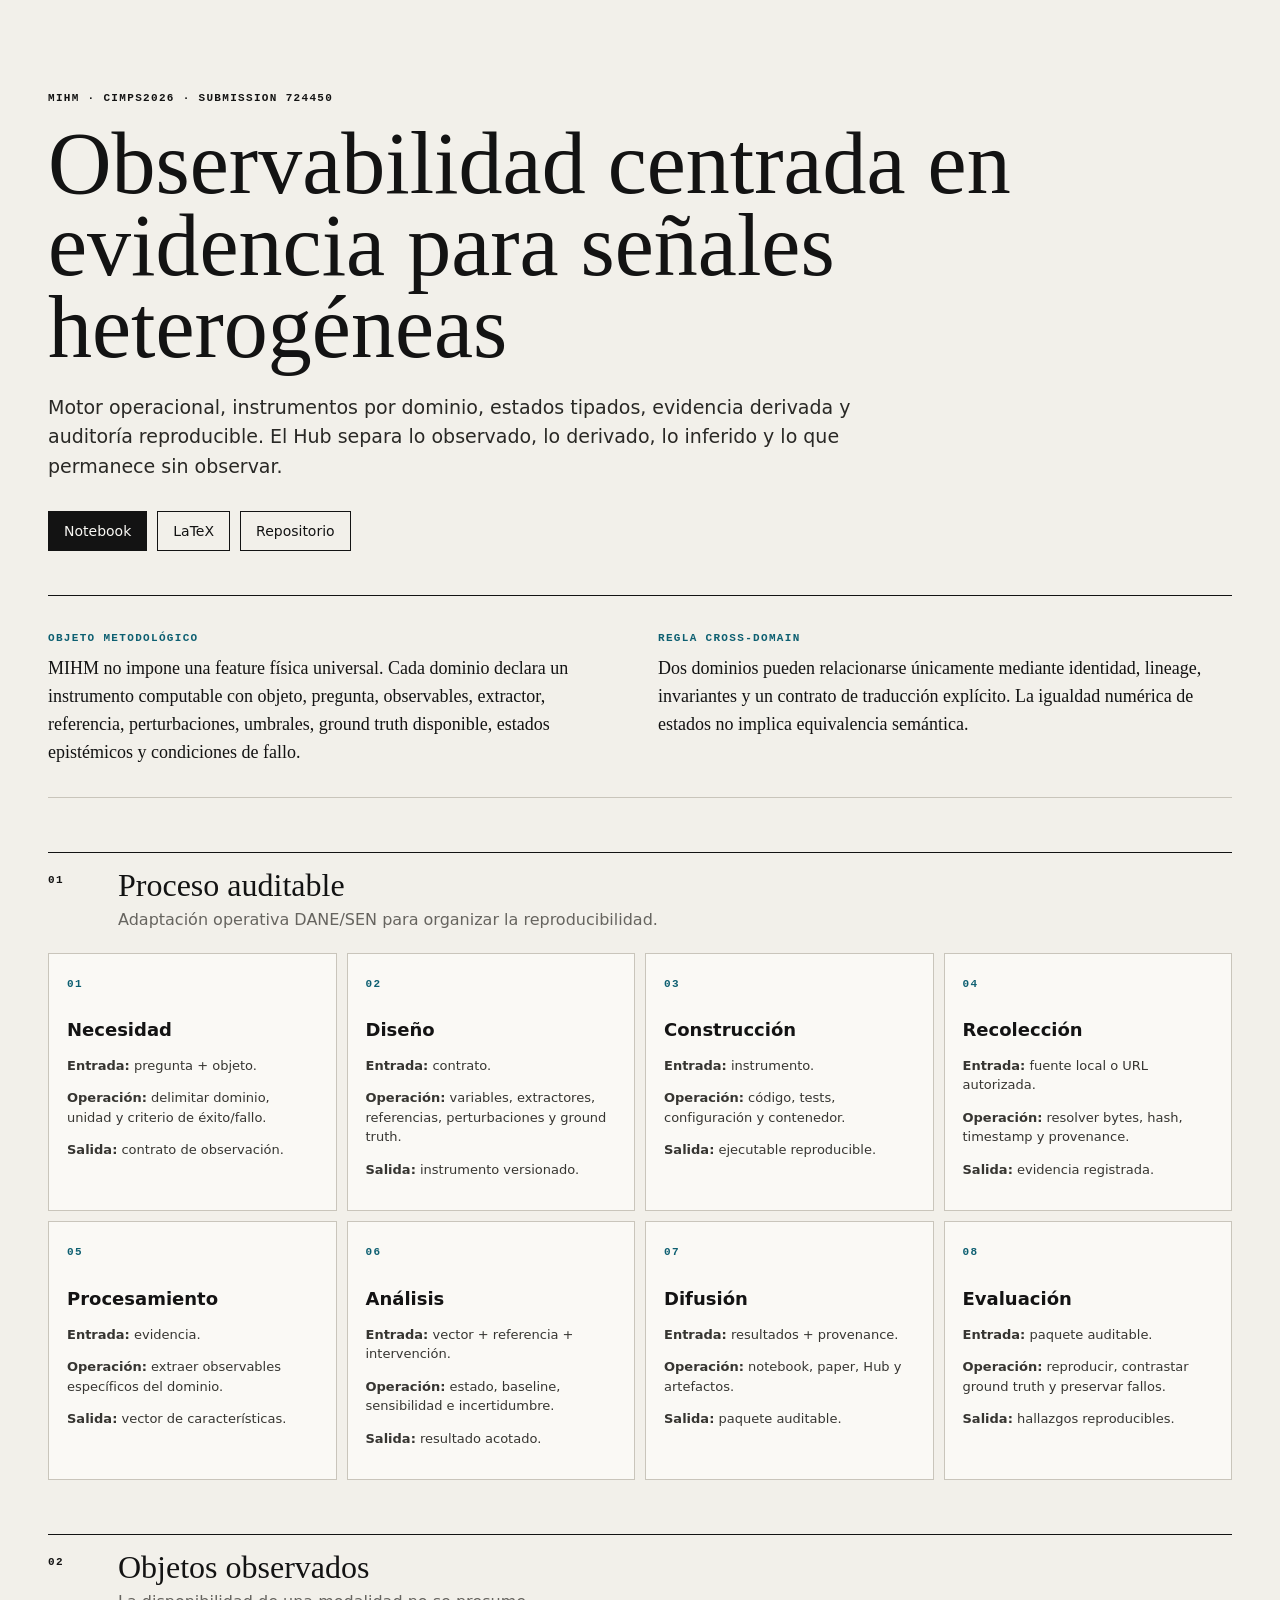
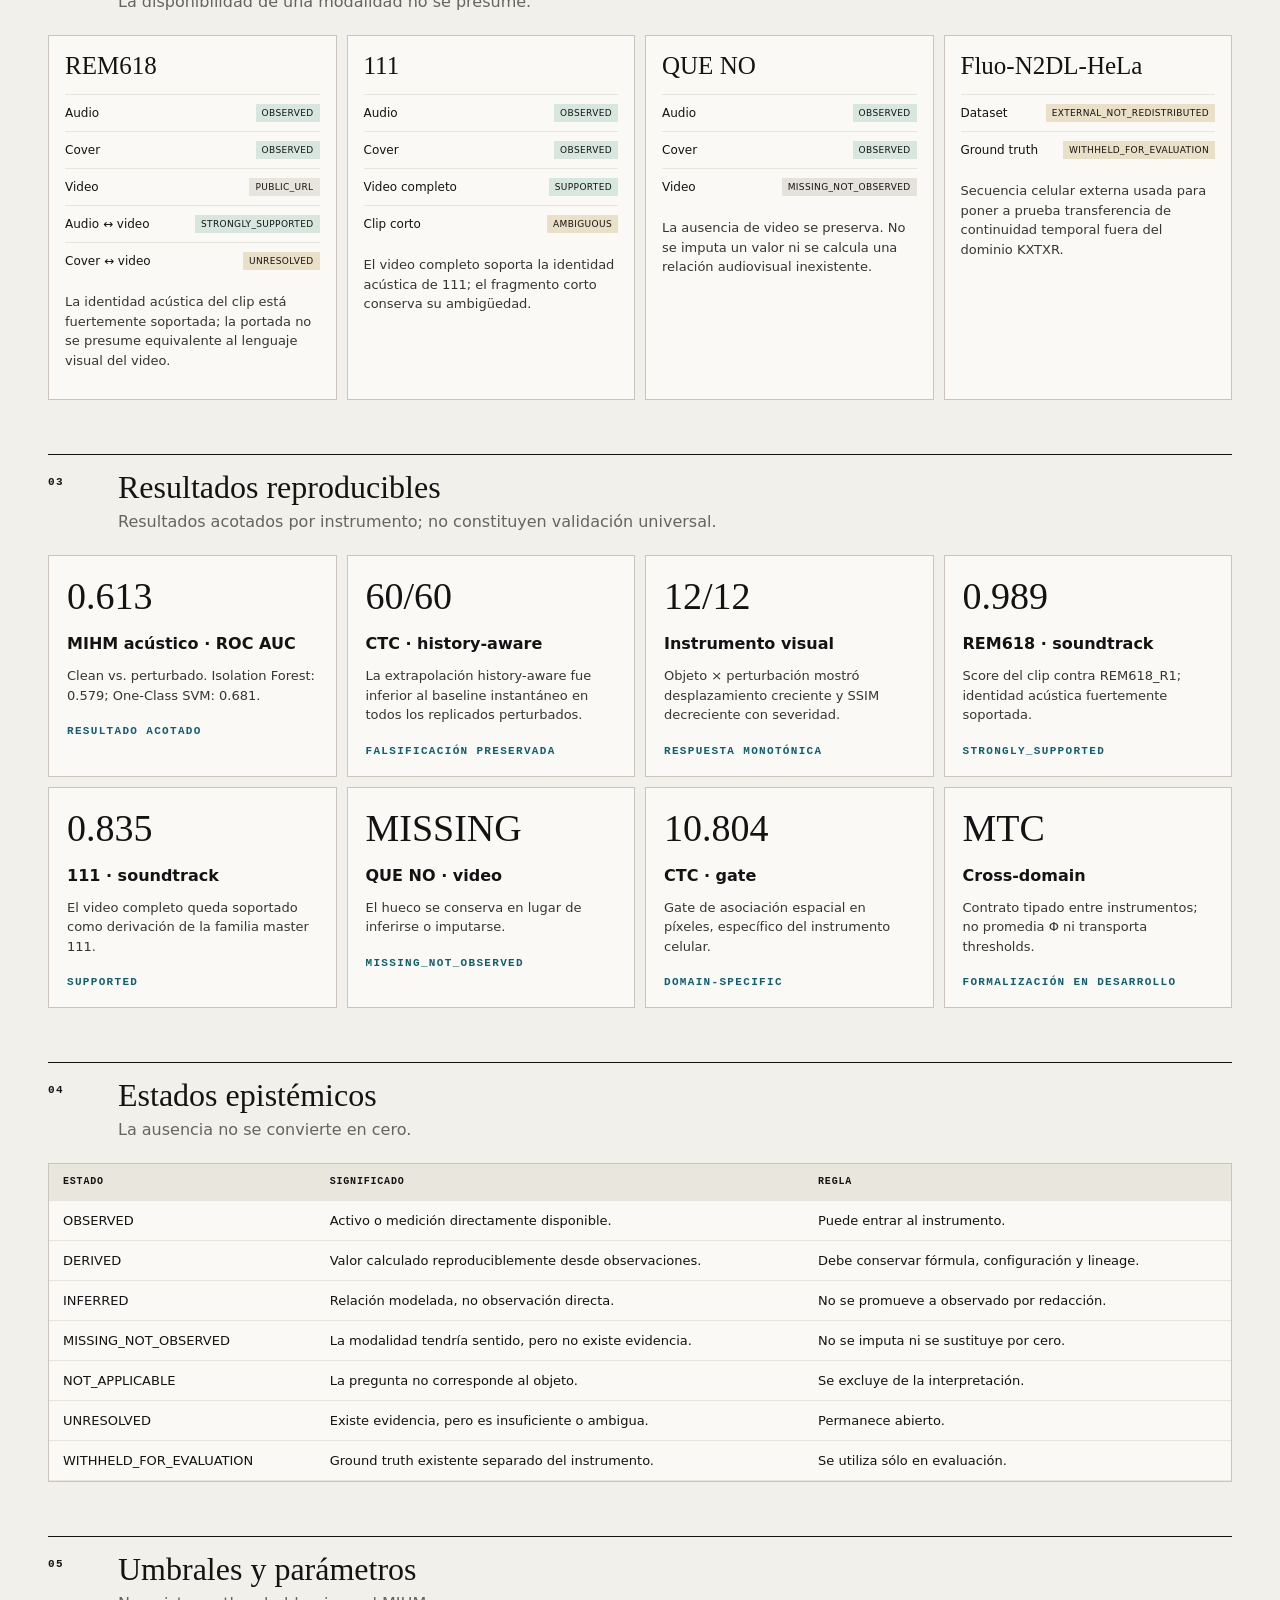
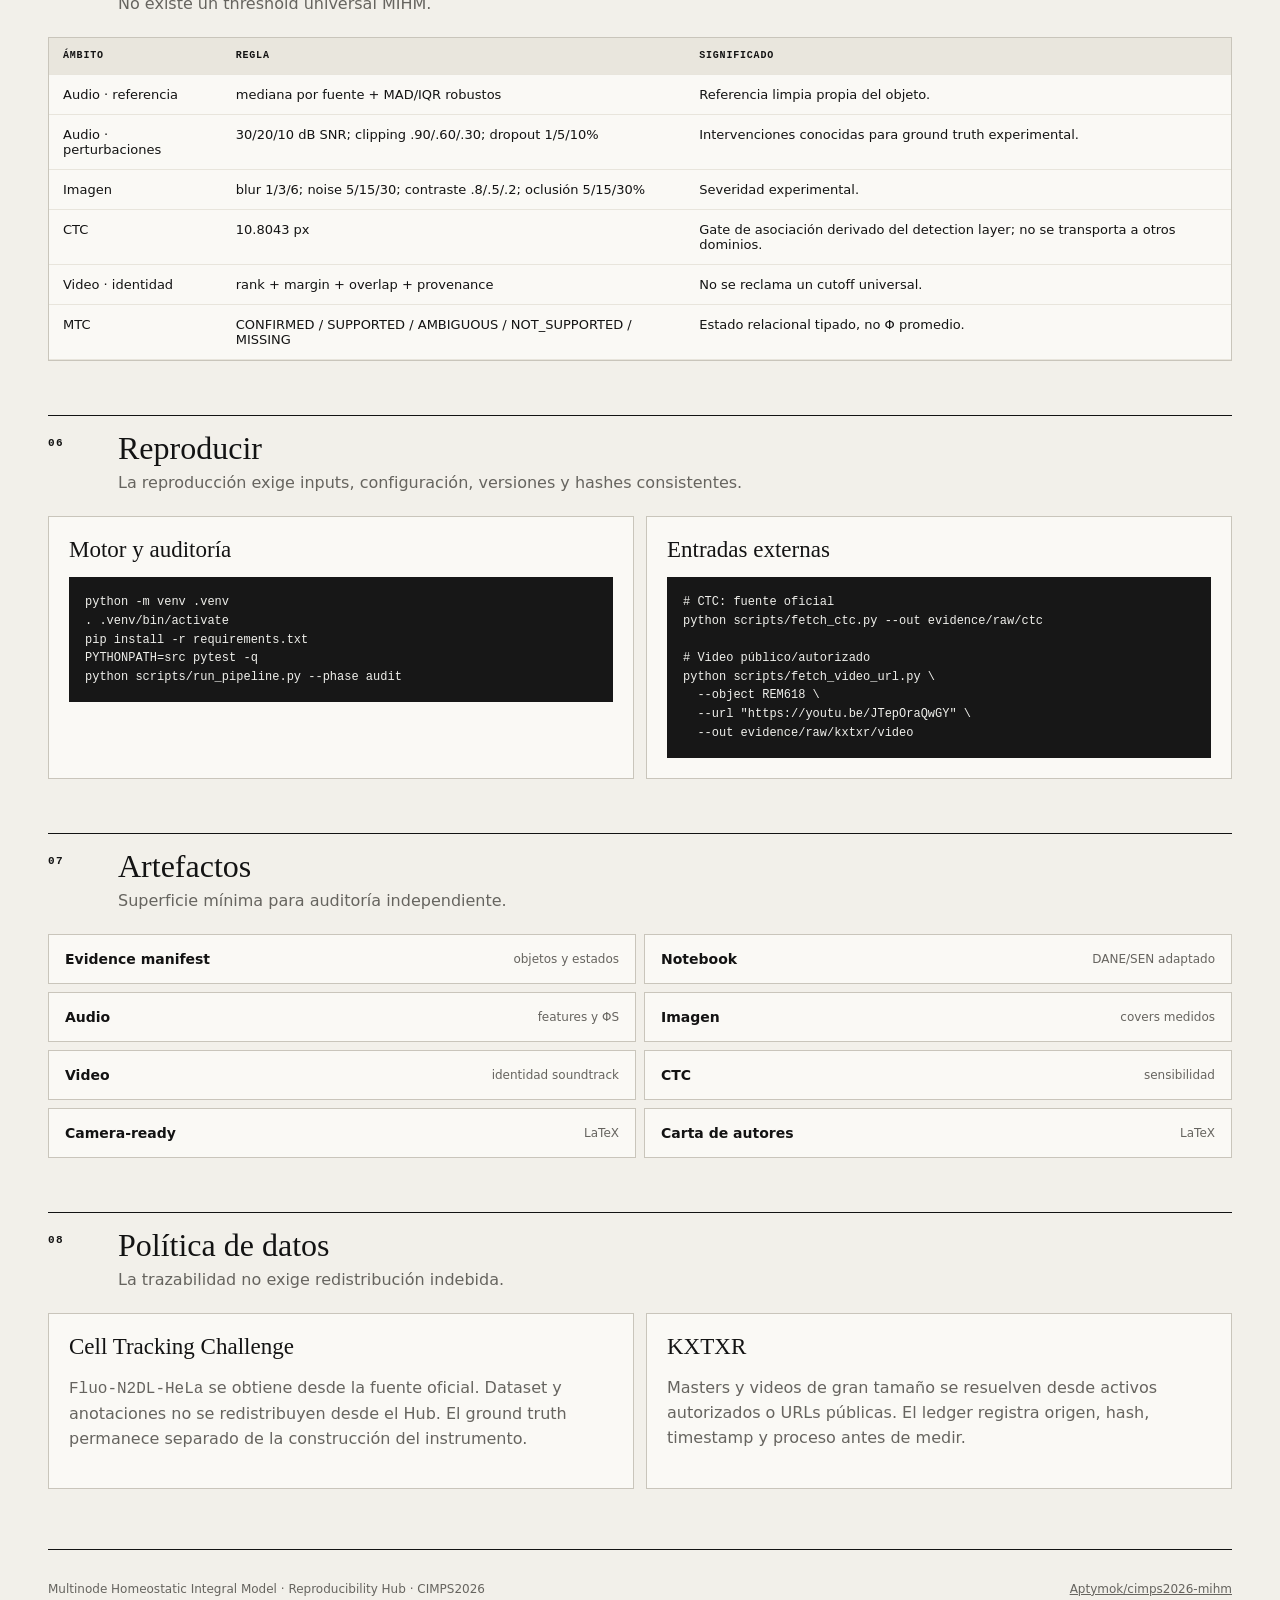
==== hub/index.html @ 47cf08bf "Add operational MIHM reproducibility Hub" ====
<!doctype html><html lang="es"><head><meta charset="utf-8"><meta name="viewport" content="width=device-width,initial-scale=1"><title>MIHM · CIMPS2026 Reproducibility Hub</title><meta name="description" content="Hub reproducible del Multinode Homeostatic Integral Model (MIHM): instrumentos, evidencia, notebook, resultados, trazabilidad y código ejecutable para CIMPS2026."><link rel="stylesheet" href="style.css"></head><body><main><header class="hero"><div class="eyebrow">MIHM · CIMPS2026 · SUBMISSION 724450</div><h1>Observabilidad centrada en evidencia para señales heterogéneas</h1><p class="lede">Motor operacional, instrumentos por dominio, estados tipados, evidencia derivada y auditoría reproducible. El Hub separa lo observado, lo derivado, lo inferido y lo que permanece sin observar.</p><div class="hero-actions"><a class="button primary" href="../notebooks/MIHM_CIMPS2026_AUDIT.ipynb">Notebook</a><a class="button" href="../paper/submission/Cameraready_724450_MarinLiera.tex">LaTeX</a><a class="button" href="https://github.com/Aptymok/cimps2026-mihm">Repositorio</a></div></header><section class="statement"><div><span class="label">Objeto metodológico</span><p>MIHM no impone una feature física universal. Cada dominio declara un instrumento computable con objeto, pregunta, observables, extractor, referencia, perturbaciones, umbrales, ground truth disponible, estados epistémicos y condiciones de fallo.</p></div><div><span class="label">Regla cross-domain</span><p>Dos dominios pueden relacionarse únicamente mediante identidad, lineage, invariantes y un contrato de traducción explícito. La igualdad numérica de estados no implica equivalencia semántica.</p></div></section><section><div class="section-head"><span class="index">01</span><div><h2>Proceso auditable</h2><p>Adaptación operativa DANE/SEN para organizar la reproducibilidad.</p></div></div><div class="phase-grid"><article class="phase"><span class="phase-no">01</span><h3>Necesidad</h3><p><b>Entrada:</b> pregunta + objeto.</p><p><b>Operación:</b> delimitar dominio, unidad y criterio de éxito/fallo.</p><p><b>Salida:</b> contrato de observación.</p></article><article class="phase"><span class="phase-no">02</span><h3>Diseño</h3><p><b>Entrada:</b> contrato.</p><p><b>Operación:</b> variables, extractores, referencias, perturbaciones y ground truth.</p><p><b>Salida:</b> instrumento versionado.</p></article><article class="phase"><span class="phase-no">03</span><h3>Construcción</h3><p><b>Entrada:</b> instrumento.</p><p><b>Operación:</b> código, tests, configuración y contenedor.</p><p><b>Salida:</b> ejecutable reproducible.</p></article><article class="phase"><span class="phase-no">04</span><h3>Recolección</h3><p><b>Entrada:</b> fuente local o URL autorizada.</p><p><b>Operación:</b> resolver bytes, hash, timestamp y provenance.</p><p><b>Salida:</b> evidencia registrada.</p></article><article class="phase"><span class="phase-no">05</span><h3>Procesamiento</h3><p><b>Entrada:</b> evidencia.</p><p><b>Operación:</b> extraer observables específicos del dominio.</p><p><b>Salida:</b> vector de características.</p></article><article class="phase"><span class="phase-no">06</span><h3>Análisis</h3><p><b>Entrada:</b> vector + referencia + intervención.</p><p><b>Operación:</b> estado, baseline, sensibilidad e incertidumbre.</p><p><b>Salida:</b> resultado acotado.</p></article><article class="phase"><span class="phase-no">07</span><h3>Difusión</h3><p><b>Entrada:</b> resultados + provenance.</p><p><b>Operación:</b> notebook, paper, Hub y artefactos.</p><p><b>Salida:</b> paquete auditable.</p></article><article class="phase"><span class="phase-no">08</span><h3>Evaluación</h3><p><b>Entrada:</b> paquete auditable.</p><p><b>Operación:</b> reproducir, contrastar ground truth y preservar fallos.</p><p><b>Salida:</b> hallazgos reproducibles.</p></article></div></section><section><div class="section-head"><span class="index">02</span><div><h2>Objetos observados</h2><p>La disponibilidad de una modalidad no se presume.</p></div></div><div class="object-grid"><article class="object-card"><div class="object-body"><h3>REM618</h3><div class="modality"><span>Audio</span><span class="badge observed">OBSERVED</span></div><div class="modality"><span>Cover</span><span class="badge observed">OBSERVED</span></div><div class="modality"><span>Video</span><span class="badge">PUBLIC_URL</span></div><div class="modality"><span>Audio ↔ video</span><span class="badge strongly-supported">STRONGLY_SUPPORTED</span></div><div class="modality"><span>Cover ↔ video</span><span class="badge unresolved">UNRESOLVED</span></div><p>La identidad acústica del clip está fuertemente soportada; la portada no se presume equivalente al lenguaje visual del video.</p></div></article><article class="object-card"><div class="object-body"><h3>111</h3><div class="modality"><span>Audio</span><span class="badge observed">OBSERVED</span></div><div class="modality"><span>Cover</span><span class="badge observed">OBSERVED</span></div><div class="modality"><span>Video completo</span><span class="badge supported">SUPPORTED</span></div><div class="modality"><span>Clip corto</span><span class="badge ambiguous-short-excerpt">AMBIGUOUS</span></div><p>El video completo soporta la identidad acústica de 111; el fragmento corto conserva su ambigüedad.</p></div></article><article class="object-card"><div class="object-body"><h3>QUE NO</h3><div class="modality"><span>Audio</span><span class="badge observed">OBSERVED</span></div><div class="modality"><span>Cover</span><span class="badge observed">OBSERVED</span></div><div class="modality"><span>Video</span><span class="badge missing-not-observed">MISSING_NOT_OBSERVED</span></div><p>La ausencia de video se preserva. No se imputa un valor ni se calcula una relación audiovisual inexistente.</p></div></article><article class="object-card"><div class="object-body"><h3>Fluo-N2DL-HeLa</h3><div class="modality"><span>Dataset</span><span class="badge external-not-redistributed">EXTERNAL_NOT_REDISTRIBUTED</span></div><div class="modality"><span>Ground truth</span><span class="badge withheld-for-evaluation">WITHHELD_FOR_EVALUATION</span></div><p>Secuencia celular externa usada para poner a prueba transferencia de continuidad temporal fuera del dominio KXTXR.</p></div></article></div></section><section><div class="section-head"><span class="index">03</span><div><h2>Resultados reproducibles</h2><p>Resultados acotados por instrumento; no constituyen validación universal.</p></div></div><div class="result-grid"><article class="result-card"><span class="result-value">0.613</span><h3>MIHM acústico · ROC AUC</h3><p>Clean vs. perturbado. Isolation Forest: 0.579; One-Class SVM: 0.681.</p><span class="result-status">RESULTADO ACOTADO</span></article><article class="result-card"><span class="result-value">60/60</span><h3>CTC · history-aware</h3><p>La extrapolación history-aware fue inferior al baseline instantáneo en todos los replicados perturbados.</p><span class="result-status">FALSIFICACIÓN PRESERVADA</span></article><article class="result-card"><span class="result-value">12/12</span><h3>Instrumento visual</h3><p>Objeto × perturbación mostró desplazamiento creciente y SSIM decreciente con severidad.</p><span class="result-status">RESPUESTA MONOTÓNICA</span></article><article class="result-card"><span class="result-value">0.989</span><h3>REM618 · soundtrack</h3><p>Score del clip contra REM618_R1; identidad acústica fuertemente soportada.</p><span class="result-status">STRONGLY_SUPPORTED</span></article><article class="result-card"><span class="result-value">0.835</span><h3>111 · soundtrack</h3><p>El video completo queda soportado como derivación de la familia master 111.</p><span class="result-status">SUPPORTED</span></article><article class="result-card"><span class="result-value">MISSING</span><h3>QUE NO · video</h3><p>El hueco se conserva en lugar de inferirse o imputarse.</p><span class="result-status">MISSING_NOT_OBSERVED</span></article><article class="result-card"><span class="result-value">10.804</span><h3>CTC · gate</h3><p>Gate de asociación espacial en píxeles, específico del instrumento celular.</p><span class="result-status">DOMAIN-SPECIFIC</span></article><article class="result-card"><span class="result-value">MTC</span><h3>Cross-domain</h3><p>Contrato tipado entre instrumentos; no promedia Φ ni transporta thresholds.</p><span class="result-status">FORMALIZACIÓN EN DESARROLLO</span></article></div></section><section><div class="section-head"><span class="index">04</span><div><h2>Estados epistémicos</h2><p>La ausencia no se convierte en cero.</p></div></div><div class="table-wrap"><table><thead><tr><th>Estado</th><th>Significado</th><th>Regla</th></tr></thead><tbody><tr><td>OBSERVED</td><td>Activo o medición directamente disponible.</td><td>Puede entrar al instrumento.</td></tr><tr><td>DERIVED</td><td>Valor calculado reproduciblemente desde observaciones.</td><td>Debe conservar fórmula, configuración y lineage.</td></tr><tr><td>INFERRED</td><td>Relación modelada, no observación directa.</td><td>No se promueve a observado por redacción.</td></tr><tr><td>MISSING_NOT_OBSERVED</td><td>La modalidad tendría sentido, pero no existe evidencia.</td><td>No se imputa ni se sustituye por cero.</td></tr><tr><td>NOT_APPLICABLE</td><td>La pregunta no corresponde al objeto.</td><td>Se excluye de la interpretación.</td></tr><tr><td>UNRESOLVED</td><td>Existe evidencia, pero es insuficiente o ambigua.</td><td>Permanece abierto.</td></tr><tr><td>WITHHELD_FOR_EVALUATION</td><td>Ground truth existente separado del instrumento.</td><td>Se utiliza sólo en evaluación.</td></tr></tbody></table></div></section><section><div class="section-head"><span class="index">05</span><div><h2>Umbrales y parámetros</h2><p>No existe un threshold universal MIHM.</p></div></div><div class="table-wrap"><table><thead><tr><th>Ámbito</th><th>Regla</th><th>Significado</th></tr></thead><tbody><tr><td>Audio · referencia</td><td>mediana por fuente + MAD/IQR robustos</td><td>Referencia limpia propia del objeto.</td></tr><tr><td>Audio · perturbaciones</td><td>30/20/10 dB SNR; clipping .90/.60/.30; dropout 1/5/10%</td><td>Intervenciones conocidas para ground truth experimental.</td></tr><tr><td>Imagen</td><td>blur 1/3/6; noise 5/15/30; contraste .8/.5/.2; oclusión 5/15/30%</td><td>Severidad experimental.</td></tr><tr><td>CTC</td><td>10.8043 px</td><td>Gate de asociación derivado del detection layer; no se transporta a otros dominios.</td></tr><tr><td>Video · identidad</td><td>rank + margin + overlap + provenance</td><td>No se reclama un cutoff universal.</td></tr><tr><td>MTC</td><td>CONFIRMED / SUPPORTED / AMBIGUOUS / NOT_SUPPORTED / MISSING</td><td>Estado relacional tipado, no Φ promedio.</td></tr></tbody></table></div></section><section><div class="section-head"><span class="index">06</span><div><h2>Reproducir</h2><p>La reproducción exige inputs, configuración, versiones y hashes consistentes.</p></div></div><div class="split"><article class="panel"><h3>Motor y auditoría</h3><pre><code>python -m venv .venv
. .venv/bin/activate
pip install -r requirements.txt
PYTHONPATH=src pytest -q
python scripts/run_pipeline.py --phase audit</code></pre></article><article class="panel"><h3>Entradas externas</h3><pre><code># CTC: fuente oficial
python scripts/fetch_ctc.py --out evidence/raw/ctc

# Video público/autorizado
python scripts/fetch_video_url.py \
  --object REM618 \
  --url "https://youtu.be/JTepOraQwGY" \
  --out evidence/raw/kxtxr/video</code></pre></article></div></section><section><div class="section-head"><span class="index">07</span><div><h2>Artefactos</h2><p>Superficie mínima para auditoría independiente.</p></div></div><div class="download-grid"><a class="download" href="../evidence/manifest.json"><b>Evidence manifest</b><span>objetos y estados</span></a><a class="download" href="../notebooks/MIHM_CIMPS2026_AUDIT.ipynb"><b>Notebook</b><span>DANE/SEN adaptado</span></a><a class="download" href="../evidence/derived/audio/audio_clean_summary.csv"><b>Audio</b><span>features y ΦS</span></a><a class="download" href="../evidence/derived/image/image_clean_newcovers.csv"><b>Imagen</b><span>covers medidos</span></a><a class="download" href="../evidence/derived/video/video_identity_summary_corrected.csv"><b>Video</b><span>identidad soundtrack</span></a><a class="download" href="../evidence/derived/ctc/ctc_perturbation_sensitivity.csv"><b>CTC</b><span>sensibilidad</span></a><a class="download" href="../paper/submission/Cameraready_724450_MarinLiera.tex"><b>Camera-ready</b><span>LaTeX</span></a><a class="download" href="../paper/submission/Authors_Letter_724450_MarinLiera.tex"><b>Carta de autores</b><span>LaTeX</span></a></div></section><section><div class="section-head"><span class="index">08</span><div><h2>Política de datos</h2><p>La trazabilidad no exige redistribución indebida.</p></div></div><div class="policy-grid"><article class="panel"><h3>Cell Tracking Challenge</h3><p><code>Fluo-N2DL-HeLa</code> se obtiene desde la fuente oficial. Dataset y anotaciones no se redistribuyen desde el Hub. El ground truth permanece separado de la construcción del instrumento.</p></article><article class="panel"><h3>KXTXR</h3><p>Masters y videos de gran tamaño se resuelven desde activos autorizados o URLs públicas. El ledger registra origen, hash, timestamp y proceso antes de medir.</p></article></div></section><footer><p>Multinode Homeostatic Integral Model · Reproducibility Hub · CIMPS2026</p><p><a href="https://github.com/Aptymok/cimps2026-mihm">Aptymok/cimps2026-mihm</a></p></footer></main></body></html>
---- hub/style.css ----
:root{--bg:#f2f0ea;--paper:#faf9f5;--ink:#131313;--muted:#66645f;--line:#c9c5bb;--accent:#0d5f71;font-family:Inter,ui-sans-serif,system-ui,-apple-system,BlinkMacSystemFont,"Segoe UI",sans-serif;color:var(--ink);background:var(--bg)}*{box-sizing:border-box}html{scroll-behavior:smooth}body{margin:0;background:var(--bg);color:var(--ink)}a{color:inherit}main{max-width:1240px;margin:0 auto;padding:40px 28px 72px}.hero{padding:52px 0 44px;border-bottom:1px solid var(--ink)}.eyebrow,.label,.index,.phase-no,.result-status{font:600 11px/1.2 ui-monospace,SFMono-Regular,Menlo,monospace;letter-spacing:.12em;text-transform:uppercase}.hero h1{font-family:Georgia,"Times New Roman",serif;font-weight:400;font-size:clamp(44px,7vw,88px);line-height:.93;max-width:1050px;margin:18px 0 24px}.lede{max-width:840px;font-size:19px;line-height:1.55;color:#292825}.hero-actions{display:flex;flex-wrap:wrap;gap:10px;margin-top:30px}.button{display:inline-block;text-decoration:none;border:1px solid var(--ink);padding:11px 15px;background:transparent;font-size:14px}.button.primary{background:var(--ink);color:var(--paper)}.statement{display:grid;grid-template-columns:1fr 1fr;gap:36px;padding:30px 0;border-bottom:1px solid var(--line)}.statement p{font-family:Georgia,"Times New Roman",serif;font-size:18px;line-height:1.55;margin:10px 0 0}.label{color:var(--accent)}section{padding:54px 0 0}.section-head{display:grid;grid-template-columns:52px 1fr;gap:18px;border-top:1px solid var(--ink);padding-top:14px;margin-bottom:24px}.section-head h2{font-family:Georgia,"Times New Roman",serif;font-size:32px;font-weight:400;margin:0 0 6px}.section-head p{color:var(--muted);margin:0;max-width:760px}.index{padding-top:7px}.phase-grid,.object-grid,.result-grid{display:grid;grid-template-columns:repeat(4,1fr);gap:10px}.phase,.panel,.result-card,.object-card,.download{background:var(--paper);border:1px solid var(--line)}.phase{padding:18px;min-height:230px}.phase-no{color:var(--accent)}.phase h3{margin:28px 0 16px;font-size:18px}.phase p,.object-body p,.result-card p{font-size:13px;line-height:1.5;color:#363531}.object-body{padding:16px}.object-body h3{font-family:Georgia,serif;font-size:25px;font-weight:400;margin:0 0 14px}.modality{display:flex;justify-content:space-between;gap:10px;align-items:center;border-top:1px solid #e8e5dc;padding:9px 0;font-size:12px}.badge{display:inline-block;padding:4px 6px;background:#e8e5dc;font-size:9px;letter-spacing:.04em}.badge.observed,.badge.supported,.badge.strongly-supported,.badge.derived{background:#d7e6df}.badge.missing-not-observed,.badge.not-applicable{background:#e5e2dc}.badge.unresolved,.badge.ambiguous-short-excerpt,.badge.external-not-redistributed,.badge.withheld-for-evaluation{background:#eadfc7}.result-card{padding:18px;min-height:215px}.result-value{font-family:Georgia,serif;font-size:38px}.result-card h3{margin:16px 0 8px;font-size:16px}.result-status{display:block;margin-top:20px;color:var(--accent)}.table-wrap{overflow:auto;border:1px solid var(--line);background:var(--paper)}table{border-collapse:collapse;width:100%;font-size:13px}th,td{text-align:left;vertical-align:top;padding:12px 14px;border-bottom:1px solid #e8e5dc}th{font:600 10px/1.2 ui-monospace,monospace;letter-spacing:.08em;text-transform:uppercase;background:#e9e6dd}.split,.policy-grid{display:grid;grid-template-columns:1fr 1fr;gap:12px}.panel{padding:20px}.panel h3{font-family:Georgia,serif;font-weight:400;font-size:23px;margin:0 0 14px}.panel p{line-height:1.55;color:var(--muted)}pre{margin:0;overflow:auto;background:#171717;color:#efefeb;padding:16px;font-size:12px;line-height:1.55}.download-grid{display:grid;grid-template-columns:repeat(2,1fr);gap:8px}.download{text-decoration:none;padding:16px;display:flex;justify-content:space-between;gap:20px;align-items:center}.download:hover{border-color:var(--ink)}.download b{font-size:14px}.download span{font-size:12px;color:var(--muted);text-align:right}footer{border-top:1px solid var(--ink);margin-top:60px;padding-top:20px;display:flex;justify-content:space-between;font-size:12px;color:var(--muted)}code{font-family:ui-monospace,SFMono-Regular,Menlo,monospace}@media(max-width:960px){.phase-grid,.object-grid,.result-grid{grid-template-columns:repeat(2,1fr)}.statement{grid-template-columns:1fr}}@media(max-width:640px){main{padding:24px 16px 48px}.hero{padding-top:28px}.phase-grid,.object-grid,.result-grid,.split,.policy-grid,.download-grid{grid-template-columns:1fr}.section-head{grid-template-columns:36px 1fr}.download{align-items:flex-start;flex-direction:column}.download span{text-align:left}footer{display:block}}
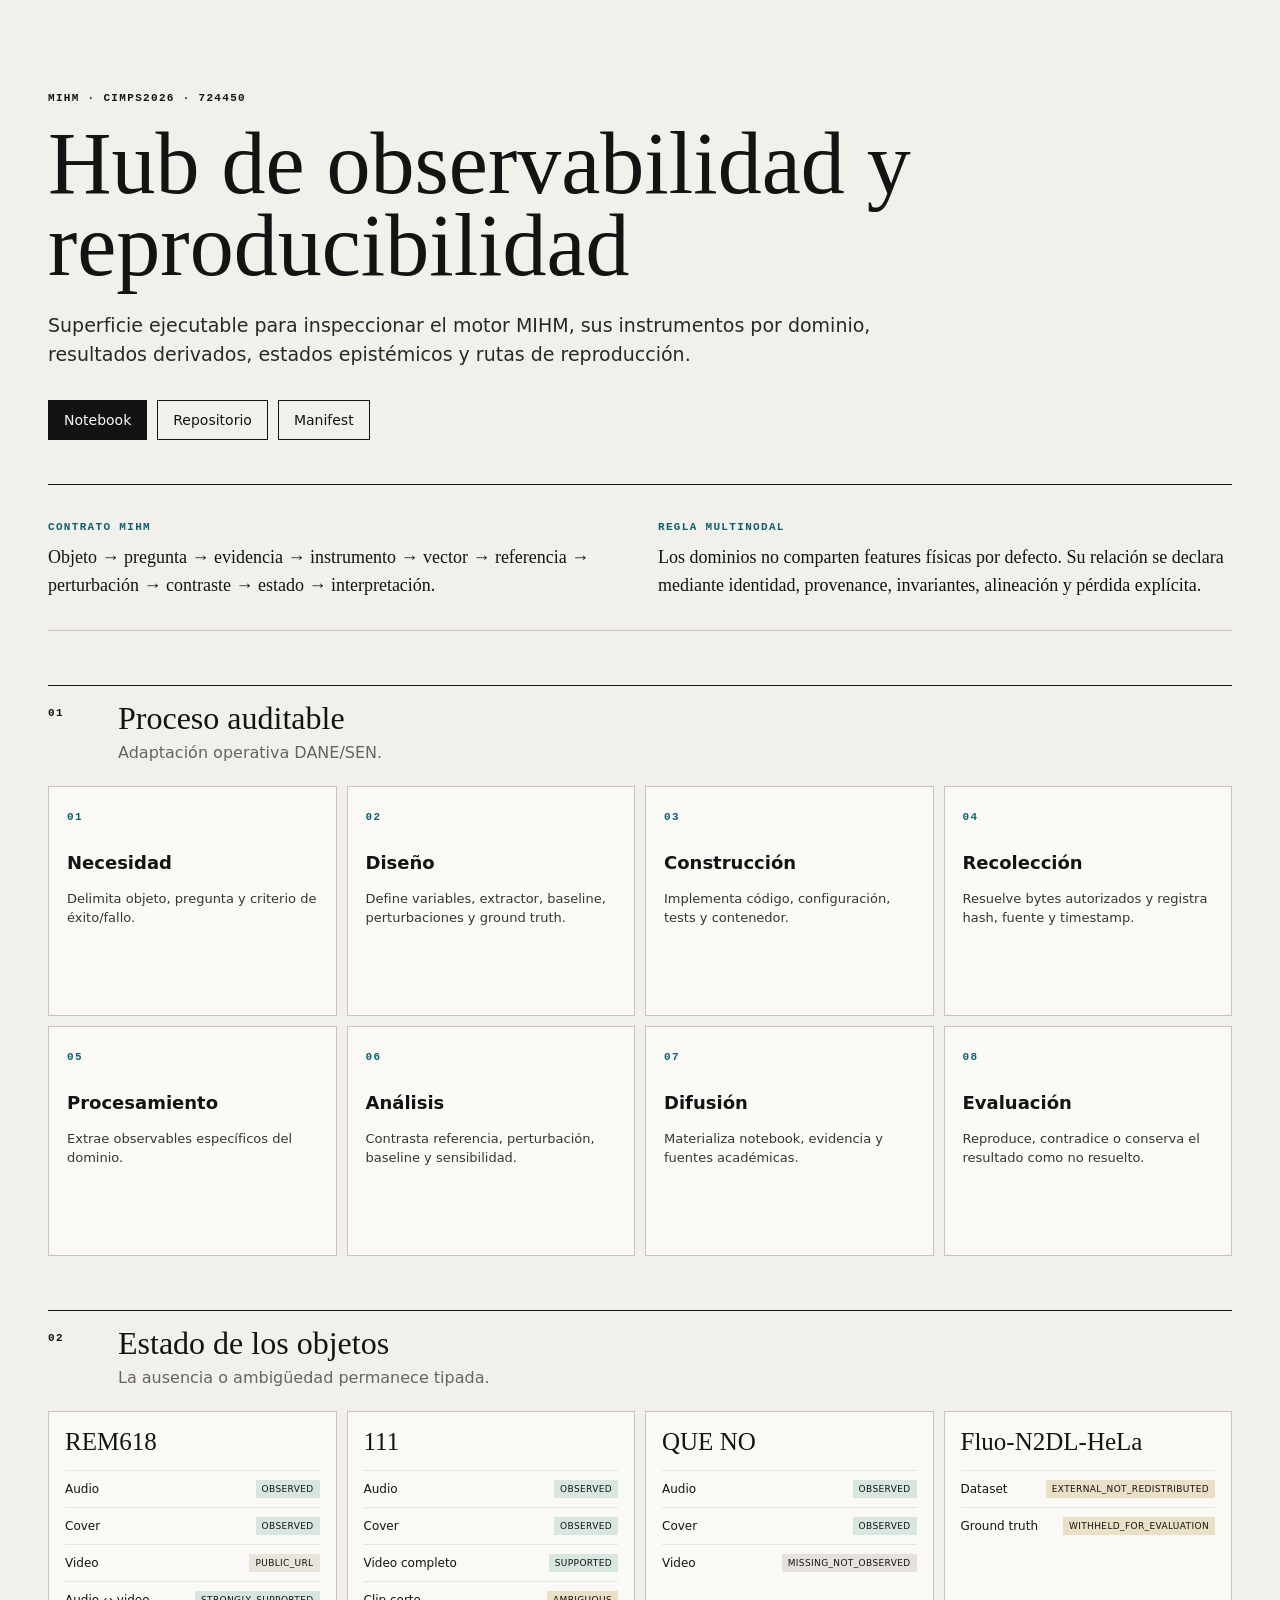
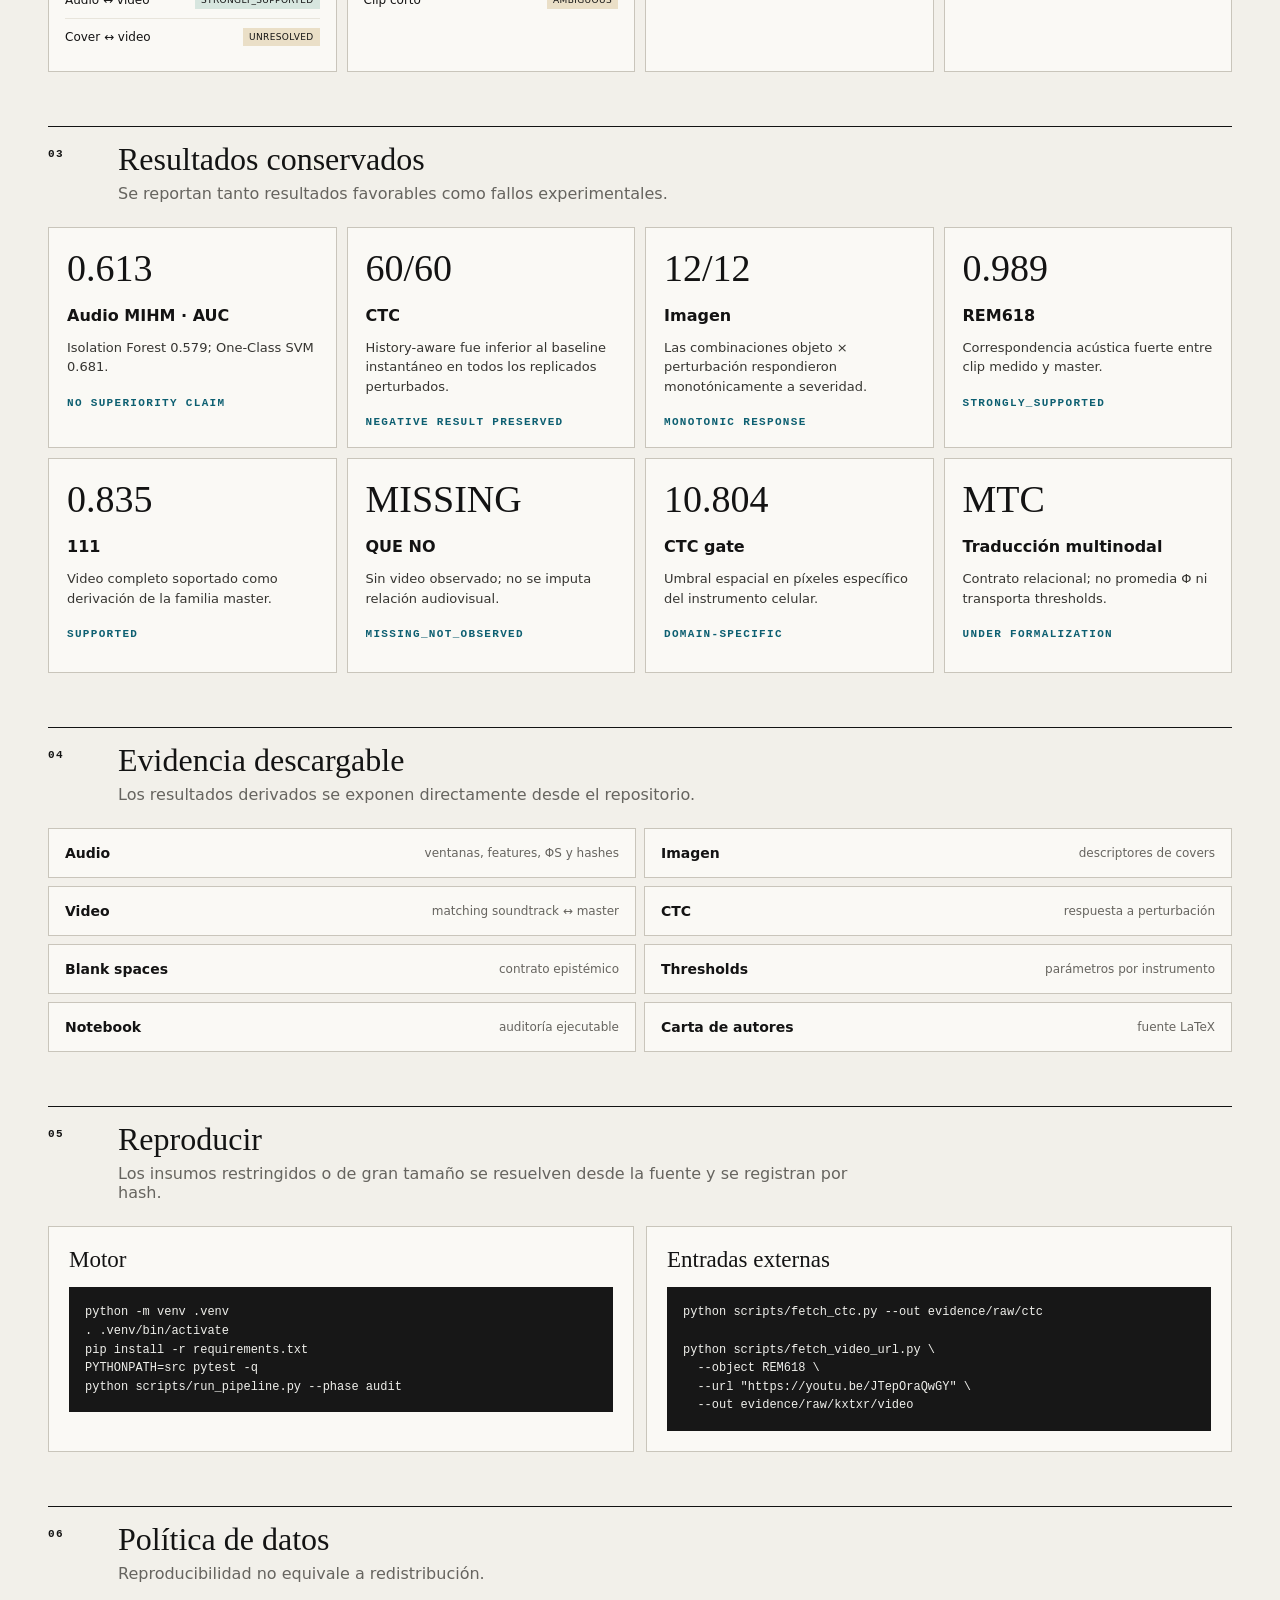
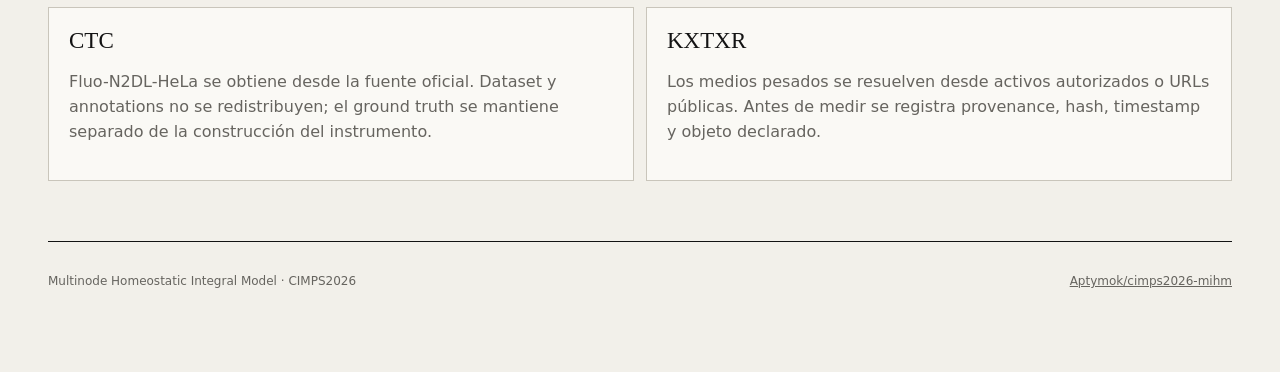
==== commit 156df33c: "Align canonical Hub index with audited home surface" ====
--- a/hub/index.html
+++ b/hub/index.html
@@ -1,12 +1,10 @@
-<!doctype html><html lang="es"><head><meta charset="utf-8"><meta name="viewport" content="width=device-width,initial-scale=1"><title>MIHM · CIMPS2026 Reproducibility Hub</title><meta name="description" content="Hub reproducible del Multinode Homeostatic Integral Model (MIHM): instrumentos, evidencia, notebook, resultados, trazabilidad y código ejecutable para CIMPS2026."><link rel="stylesheet" href="style.css"></head><body><main><header class="hero"><div class="eyebrow">MIHM · CIMPS2026 · SUBMISSION 724450</div><h1>Observabilidad centrada en evidencia para señales heterogéneas</h1><p class="lede">Motor operacional, instrumentos por dominio, estados tipados, evidencia derivada y auditoría reproducible. El Hub separa lo observado, lo derivado, lo inferido y lo que permanece sin observar.</p><div class="hero-actions"><a class="button primary" href="../notebooks/MIHM_CIMPS2026_AUDIT.ipynb">Notebook</a><a class="button" href="../paper/submission/Cameraready_724450_MarinLiera.tex">LaTeX</a><a class="button" href="https://github.com/Aptymok/cimps2026-mihm">Repositorio</a></div></header><section class="statement"><div><span class="label">Objeto metodológico</span><p>MIHM no impone una feature física universal. Cada dominio declara un instrumento computable con objeto, pregunta, observables, extractor, referencia, perturbaciones, umbrales, ground truth disponible, estados epistémicos y condiciones de fallo.</p></div><div><span class="label">Regla cross-domain</span><p>Dos dominios pueden relacionarse únicamente mediante identidad, lineage, invariantes y un contrato de traducción explícito. La igualdad numérica de estados no implica equivalencia semántica.</p></div></section><section><div class="section-head"><span class="index">01</span><div><h2>Proceso auditable</h2><p>Adaptación operativa DANE/SEN para organizar la reproducibilidad.</p></div></div><div class="phase-grid"><article class="phase"><span class="phase-no">01</span><h3>Necesidad</h3><p><b>Entrada:</b> pregunta + objeto.</p><p><b>Operación:</b> delimitar dominio, unidad y criterio de éxito/fallo.</p><p><b>Salida:</b> contrato de observación.</p></article><article class="phase"><span class="phase-no">02</span><h3>Diseño</h3><p><b>Entrada:</b> contrato.</p><p><b>Operación:</b> variables, extractores, referencias, perturbaciones y ground truth.</p><p><b>Salida:</b> instrumento versionado.</p></article><article class="phase"><span class="phase-no">03</span><h3>Construcción</h3><p><b>Entrada:</b> instrumento.</p><p><b>Operación:</b> código, tests, configuración y contenedor.</p><p><b>Salida:</b> ejecutable reproducible.</p></article><article class="phase"><span class="phase-no">04</span><h3>Recolección</h3><p><b>Entrada:</b> fuente local o URL autorizada.</p><p><b>Operación:</b> resolver bytes, hash, timestamp y provenance.</p><p><b>Salida:</b> evidencia registrada.</p></article><article class="phase"><span class="phase-no">05</span><h3>Procesamiento</h3><p><b>Entrada:</b> evidencia.</p><p><b>Operación:</b> extraer observables específicos del dominio.</p><p><b>Salida:</b> vector de características.</p></article><article class="phase"><span class="phase-no">06</span><h3>Análisis</h3><p><b>Entrada:</b> vector + referencia + intervención.</p><p><b>Operación:</b> estado, baseline, sensibilidad e incertidumbre.</p><p><b>Salida:</b> resultado acotado.</p></article><article class="phase"><span class="phase-no">07</span><h3>Difusión</h3><p><b>Entrada:</b> resultados + provenance.</p><p><b>Operación:</b> notebook, paper, Hub y artefactos.</p><p><b>Salida:</b> paquete auditable.</p></article><article class="phase"><span class="phase-no">08</span><h3>Evaluación</h3><p><b>Entrada:</b> paquete auditable.</p><p><b>Operación:</b> reproducir, contrastar ground truth y preservar fallos.</p><p><b>Salida:</b> hallazgos reproducibles.</p></article></div></section><section><div class="section-head"><span class="index">02</span><div><h2>Objetos observados</h2><p>La disponibilidad de una modalidad no se presume.</p></div></div><div class="object-grid"><article class="object-card"><div class="object-body"><h3>REM618</h3><div class="modality"><span>Audio</span><span class="badge observed">OBSERVED</span></div><div class="modality"><span>Cover</span><span class="badge observed">OBSERVED</span></div><div class="modality"><span>Video</span><span class="badge">PUBLIC_URL</span></div><div class="modality"><span>Audio ↔ video</span><span class="badge strongly-supported">STRONGLY_SUPPORTED</span></div><div class="modality"><span>Cover ↔ video</span><span class="badge unresolved">UNRESOLVED</span></div><p>La identidad acústica del clip está fuertemente soportada; la portada no se presume equivalente al lenguaje visual del video.</p></div></article><article class="object-card"><div class="object-body"><h3>111</h3><div class="modality"><span>Audio</span><span class="badge observed">OBSERVED</span></div><div class="modality"><span>Cover</span><span class="badge observed">OBSERVED</span></div><div class="modality"><span>Video completo</span><span class="badge supported">SUPPORTED</span></div><div class="modality"><span>Clip corto</span><span class="badge ambiguous-short-excerpt">AMBIGUOUS</span></div><p>El video completo soporta la identidad acústica de 111; el fragmento corto conserva su ambigüedad.</p></div></article><article class="object-card"><div class="object-body"><h3>QUE NO</h3><div class="modality"><span>Audio</span><span class="badge observed">OBSERVED</span></div><div class="modality"><span>Cover</span><span class="badge observed">OBSERVED</span></div><div class="modality"><span>Video</span><span class="badge missing-not-observed">MISSING_NOT_OBSERVED</span></div><p>La ausencia de video se preserva. No se imputa un valor ni se calcula una relación audiovisual inexistente.</p></div></article><article class="object-card"><div class="object-body"><h3>Fluo-N2DL-HeLa</h3><div class="modality"><span>Dataset</span><span class="badge external-not-redistributed">EXTERNAL_NOT_REDISTRIBUTED</span></div><div class="modality"><span>Ground truth</span><span class="badge withheld-for-evaluation">WITHHELD_FOR_EVALUATION</span></div><p>Secuencia celular externa usada para poner a prueba transferencia de continuidad temporal fuera del dominio KXTXR.</p></div></article></div></section><section><div class="section-head"><span class="index">03</span><div><h2>Resultados reproducibles</h2><p>Resultados acotados por instrumento; no constituyen validación universal.</p></div></div><div class="result-grid"><article class="result-card"><span class="result-value">0.613</span><h3>MIHM acústico · ROC AUC</h3><p>Clean vs. perturbado. Isolation Forest: 0.579; One-Class SVM: 0.681.</p><span class="result-status">RESULTADO ACOTADO</span></article><article class="result-card"><span class="result-value">60/60</span><h3>CTC · history-aware</h3><p>La extrapolación history-aware fue inferior al baseline instantáneo en todos los replicados perturbados.</p><span class="result-status">FALSIFICACIÓN PRESERVADA</span></article><article class="result-card"><span class="result-value">12/12</span><h3>Instrumento visual</h3><p>Objeto × perturbación mostró desplazamiento creciente y SSIM decreciente con severidad.</p><span class="result-status">RESPUESTA MONOTÓNICA</span></article><article class="result-card"><span class="result-value">0.989</span><h3>REM618 · soundtrack</h3><p>Score del clip contra REM618_R1; identidad acústica fuertemente soportada.</p><span class="result-status">STRONGLY_SUPPORTED</span></article><article class="result-card"><span class="result-value">0.835</span><h3>111 · soundtrack</h3><p>El video completo queda soportado como derivación de la familia master 111.</p><span class="result-status">SUPPORTED</span></article><article class="result-card"><span class="result-value">MISSING</span><h3>QUE NO · video</h3><p>El hueco se conserva en lugar de inferirse o imputarse.</p><span class="result-status">MISSING_NOT_OBSERVED</span></article><article class="result-card"><span class="result-value">10.804</span><h3>CTC · gate</h3><p>Gate de asociación espacial en píxeles, específico del instrumento celular.</p><span class="result-status">DOMAIN-SPECIFIC</span></article><article class="result-card"><span class="result-value">MTC</span><h3>Cross-domain</h3><p>Contrato tipado entre instrumentos; no promedia Φ ni transporta thresholds.</p><span class="result-status">FORMALIZACIÓN EN DESARROLLO</span></article></div></section><section><div class="section-head"><span class="index">04</span><div><h2>Estados epistémicos</h2><p>La ausencia no se convierte en cero.</p></div></div><div class="table-wrap"><table><thead><tr><th>Estado</th><th>Significado</th><th>Regla</th></tr></thead><tbody><tr><td>OBSERVED</td><td>Activo o medición directamente disponible.</td><td>Puede entrar al instrumento.</td></tr><tr><td>DERIVED</td><td>Valor calculado reproduciblemente desde observaciones.</td><td>Debe conservar fórmula, configuración y lineage.</td></tr><tr><td>INFERRED</td><td>Relación modelada, no observación directa.</td><td>No se promueve a observado por redacción.</td></tr><tr><td>MISSING_NOT_OBSERVED</td><td>La modalidad tendría sentido, pero no existe evidencia.</td><td>No se imputa ni se sustituye por cero.</td></tr><tr><td>NOT_APPLICABLE</td><td>La pregunta no corresponde al objeto.</td><td>Se excluye de la interpretación.</td></tr><tr><td>UNRESOLVED</td><td>Existe evidencia, pero es insuficiente o ambigua.</td><td>Permanece abierto.</td></tr><tr><td>WITHHELD_FOR_EVALUATION</td><td>Ground truth existente separado del instrumento.</td><td>Se utiliza sólo en evaluación.</td></tr></tbody></table></div></section><section><div class="section-head"><span class="index">05</span><div><h2>Umbrales y parámetros</h2><p>No existe un threshold universal MIHM.</p></div></div><div class="table-wrap"><table><thead><tr><th>Ámbito</th><th>Regla</th><th>Significado</th></tr></thead><tbody><tr><td>Audio · referencia</td><td>mediana por fuente + MAD/IQR robustos</td><td>Referencia limpia propia del objeto.</td></tr><tr><td>Audio · perturbaciones</td><td>30/20/10 dB SNR; clipping .90/.60/.30; dropout 1/5/10%</td><td>Intervenciones conocidas para ground truth experimental.</td></tr><tr><td>Imagen</td><td>blur 1/3/6; noise 5/15/30; contraste .8/.5/.2; oclusión 5/15/30%</td><td>Severidad experimental.</td></tr><tr><td>CTC</td><td>10.8043 px</td><td>Gate de asociación derivado del detection layer; no se transporta a otros dominios.</td></tr><tr><td>Video · identidad</td><td>rank + margin + overlap + provenance</td><td>No se reclama un cutoff universal.</td></tr><tr><td>MTC</td><td>CONFIRMED / SUPPORTED / AMBIGUOUS / NOT_SUPPORTED / MISSING</td><td>Estado relacional tipado, no Φ promedio.</td></tr></tbody></table></div></section><section><div class="section-head"><span class="index">06</span><div><h2>Reproducir</h2><p>La reproducción exige inputs, configuración, versiones y hashes consistentes.</p></div></div><div class="split"><article class="panel"><h3>Motor y auditoría</h3><pre><code>python -m venv .venv
+<!doctype html><html lang="es"><head><meta charset="utf-8"><meta name="viewport" content="width=device-width,initial-scale=1"><title>MIHM · CIMPS2026 Hub</title><link rel="stylesheet" href="style.css"></head><body><main><header class="hero"><div class="eyebrow">MIHM · CIMPS2026 · 724450</div><h1>Hub de observabilidad y reproducibilidad</h1><p class="lede">Superficie ejecutable para inspeccionar el motor MIHM, sus instrumentos por dominio, resultados derivados, estados epistémicos y rutas de reproducción.</p><div class="hero-actions"><a class="button primary" href="https://github.com/Aptymok/cimps2026-mihm/blob/main/notebooks/MIHM_CIMPS2026_AUDIT.ipynb">Notebook</a><a class="button" href="https://github.com/Aptymok/cimps2026-mihm">Repositorio</a><a class="button" href="https://github.com/Aptymok/cimps2026-mihm/blob/main/evidence/manifest.json">Manifest</a></div></header><section class="statement"><div><span class="label">Contrato MIHM</span><p>Objeto → pregunta → evidencia → instrumento → vector → referencia → perturbación → contraste → estado → interpretación.</p></div><div><span class="label">Regla multinodal</span><p>Los dominios no comparten features físicas por defecto. Su relación se declara mediante identidad, provenance, invariantes, alineación y pérdida explícita.</p></div></section><section><div class="section-head"><span class="index">01</span><div><h2>Proceso auditable</h2><p>Adaptación operativa DANE/SEN.</p></div></div><div class="phase-grid"><article class="phase"><span class="phase-no">01</span><h3>Necesidad</h3><p>Delimita objeto, pregunta y criterio de éxito/fallo.</p></article><article class="phase"><span class="phase-no">02</span><h3>Diseño</h3><p>Define variables, extractor, baseline, perturbaciones y ground truth.</p></article><article class="phase"><span class="phase-no">03</span><h3>Construcción</h3><p>Implementa código, configuración, tests y contenedor.</p></article><article class="phase"><span class="phase-no">04</span><h3>Recolección</h3><p>Resuelve bytes autorizados y registra hash, fuente y timestamp.</p></article><article class="phase"><span class="phase-no">05</span><h3>Procesamiento</h3><p>Extrae observables específicos del dominio.</p></article><article class="phase"><span class="phase-no">06</span><h3>Análisis</h3><p>Contrasta referencia, perturbación, baseline y sensibilidad.</p></article><article class="phase"><span class="phase-no">07</span><h3>Difusión</h3><p>Materializa notebook, evidencia y fuentes académicas.</p></article><article class="phase"><span class="phase-no">08</span><h3>Evaluación</h3><p>Reproduce, contradice o conserva el resultado como no resuelto.</p></article></div></section><section><div class="section-head"><span class="index">02</span><div><h2>Estado de los objetos</h2><p>La ausencia o ambigüedad permanece tipada.</p></div></div><div class="object-grid"><article class="object-card"><div class="object-body"><h3>REM618</h3><div class="modality"><span>Audio</span><span class="badge observed">OBSERVED</span></div><div class="modality"><span>Cover</span><span class="badge observed">OBSERVED</span></div><div class="modality"><span>Video</span><span class="badge">PUBLIC_URL</span></div><div class="modality"><span>Audio ↔ video</span><span class="badge strongly-supported">STRONGLY_SUPPORTED</span></div><div class="modality"><span>Cover ↔ video</span><span class="badge unresolved">UNRESOLVED</span></div></div></article><article class="object-card"><div class="object-body"><h3>111</h3><div class="modality"><span>Audio</span><span class="badge observed">OBSERVED</span></div><div class="modality"><span>Cover</span><span class="badge observed">OBSERVED</span></div><div class="modality"><span>Video completo</span><span class="badge supported">SUPPORTED</span></div><div class="modality"><span>Clip corto</span><span class="badge ambiguous-short-excerpt">AMBIGUOUS</span></div></div></article><article class="object-card"><div class="object-body"><h3>QUE NO</h3><div class="modality"><span>Audio</span><span class="badge observed">OBSERVED</span></div><div class="modality"><span>Cover</span><span class="badge observed">OBSERVED</span></div><div class="modality"><span>Video</span><span class="badge missing-not-observed">MISSING_NOT_OBSERVED</span></div></div></article><article class="object-card"><div class="object-body"><h3>Fluo-N2DL-HeLa</h3><div class="modality"><span>Dataset</span><span class="badge external-not-redistributed">EXTERNAL_NOT_REDISTRIBUTED</span></div><div class="modality"><span>Ground truth</span><span class="badge withheld-for-evaluation">WITHHELD_FOR_EVALUATION</span></div></div></article></div></section><section><div class="section-head"><span class="index">03</span><div><h2>Resultados conservados</h2><p>Se reportan tanto resultados favorables como fallos experimentales.</p></div></div><div class="result-grid"><article class="result-card"><span class="result-value">0.613</span><h3>Audio MIHM · AUC</h3><p>Isolation Forest 0.579; One-Class SVM 0.681.</p><span class="result-status">NO SUPERIORITY CLAIM</span></article><article class="result-card"><span class="result-value">60/60</span><h3>CTC</h3><p>History-aware fue inferior al baseline instantáneo en todos los replicados perturbados.</p><span class="result-status">NEGATIVE RESULT PRESERVED</span></article><article class="result-card"><span class="result-value">12/12</span><h3>Imagen</h3><p>Las combinaciones objeto × perturbación respondieron monotónicamente a severidad.</p><span class="result-status">MONOTONIC RESPONSE</span></article><article class="result-card"><span class="result-value">0.989</span><h3>REM618</h3><p>Correspondencia acústica fuerte entre clip medido y master.</p><span class="result-status">STRONGLY_SUPPORTED</span></article><article class="result-card"><span class="result-value">0.835</span><h3>111</h3><p>Video completo soportado como derivación de la familia master.</p><span class="result-status">SUPPORTED</span></article><article class="result-card"><span class="result-value">MISSING</span><h3>QUE NO</h3><p>Sin video observado; no se imputa relación audiovisual.</p><span class="result-status">MISSING_NOT_OBSERVED</span></article><article class="result-card"><span class="result-value">10.804</span><h3>CTC gate</h3><p>Umbral espacial en píxeles específico del instrumento celular.</p><span class="result-status">DOMAIN-SPECIFIC</span></article><article class="result-card"><span class="result-value">MTC</span><h3>Traducción multinodal</h3><p>Contrato relacional; no promedia Φ ni transporta thresholds.</p><span class="result-status">UNDER FORMALIZATION</span></article></div></section><section><div class="section-head"><span class="index">04</span><div><h2>Evidencia descargable</h2><p>Los resultados derivados se exponen directamente desde el repositorio.</p></div></div><div class="download-grid"><a class="download" href="https://raw.githubusercontent.com/Aptymok/cimps2026-mihm/main/evidence/derived/audio/audio_clean_summary.csv"><b>Audio</b><span>ventanas, features, ΦS y hashes</span></a><a class="download" href="https://raw.githubusercontent.com/Aptymok/cimps2026-mihm/main/evidence/derived/image/image_clean_newcovers.csv"><b>Imagen</b><span>descriptores de covers</span></a><a class="download" href="https://raw.githubusercontent.com/Aptymok/cimps2026-mihm/main/evidence/derived/video/video_identity_summary_corrected.csv"><b>Video</b><span>matching soundtrack ↔ master</span></a><a class="download" href="https://raw.githubusercontent.com/Aptymok/cimps2026-mihm/main/evidence/derived/ctc/ctc_perturbation_sensitivity.csv"><b>CTC</b><span>respuesta a perturbación</span></a><a class="download" href="https://raw.githubusercontent.com/Aptymok/cimps2026-mihm/main/evidence/derived/blank_space_contract.csv"><b>Blank spaces</b><span>contrato epistémico</span></a><a class="download" href="https://raw.githubusercontent.com/Aptymok/cimps2026-mihm/main/evidence/derived/instrument_threshold_taxonomy.csv"><b>Thresholds</b><span>parámetros por instrumento</span></a><a class="download" href="https://github.com/Aptymok/cimps2026-mihm/blob/main/notebooks/MIHM_CIMPS2026_AUDIT.ipynb"><b>Notebook</b><span>auditoría ejecutable</span></a><a class="download" href="https://github.com/Aptymok/cimps2026-mihm/blob/main/paper/submission/Authors_Letter_724450_MarinLiera.tex"><b>Carta de autores</b><span>fuente LaTeX</span></a></div></section><section><div class="section-head"><span class="index">05</span><div><h2>Reproducir</h2><p>Los insumos restringidos o de gran tamaño se resuelven desde la fuente y se registran por hash.</p></div></div><div class="split"><article class="panel"><h3>Motor</h3><pre><code>python -m venv .venv
 . .venv/bin/activate
 pip install -r requirements.txt
 PYTHONPATH=src pytest -q
-python scripts/run_pipeline.py --phase audit</code></pre></article><article class="panel"><h3>Entradas externas</h3><pre><code># CTC: fuente oficial
-python scripts/fetch_ctc.py --out evidence/raw/ctc
+python scripts/run_pipeline.py --phase audit</code></pre></article><article class="panel"><h3>Entradas externas</h3><pre><code>python scripts/fetch_ctc.py --out evidence/raw/ctc
 
-# Video público/autorizado
 python scripts/fetch_video_url.py \
   --object REM618 \
   --url "https://youtu.be/JTepOraQwGY" \
-  --out evidence/raw/kxtxr/video</code></pre></article></div></section><section><div class="section-head"><span class="index">07</span><div><h2>Artefactos</h2><p>Superficie mínima para auditoría independiente.</p></div></div><div class="download-grid"><a class="download" href="../evidence/manifest.json"><b>Evidence manifest</b><span>objetos y estados</span></a><a class="download" href="../notebooks/MIHM_CIMPS2026_AUDIT.ipynb"><b>Notebook</b><span>DANE/SEN adaptado</span></a><a class="download" href="../evidence/derived/audio/audio_clean_summary.csv"><b>Audio</b><span>features y ΦS</span></a><a class="download" href="../evidence/derived/image/image_clean_newcovers.csv"><b>Imagen</b><span>covers medidos</span></a><a class="download" href="../evidence/derived/video/video_identity_summary_corrected.csv"><b>Video</b><span>identidad soundtrack</span></a><a class="download" href="../evidence/derived/ctc/ctc_perturbation_sensitivity.csv"><b>CTC</b><span>sensibilidad</span></a><a class="download" href="../paper/submission/Cameraready_724450_MarinLiera.tex"><b>Camera-ready</b><span>LaTeX</span></a><a class="download" href="../paper/submission/Authors_Letter_724450_MarinLiera.tex"><b>Carta de autores</b><span>LaTeX</span></a></div></section><section><div class="section-head"><span class="index">08</span><div><h2>Política de datos</h2><p>La trazabilidad no exige redistribución indebida.</p></div></div><div class="policy-grid"><article class="panel"><h3>Cell Tracking Challenge</h3><p><code>Fluo-N2DL-HeLa</code> se obtiene desde la fuente oficial. Dataset y anotaciones no se redistribuyen desde el Hub. El ground truth permanece separado de la construcción del instrumento.</p></article><article class="panel"><h3>KXTXR</h3><p>Masters y videos de gran tamaño se resuelven desde activos autorizados o URLs públicas. El ledger registra origen, hash, timestamp y proceso antes de medir.</p></article></div></section><footer><p>Multinode Homeostatic Integral Model · Reproducibility Hub · CIMPS2026</p><p><a href="https://github.com/Aptymok/cimps2026-mihm">Aptymok/cimps2026-mihm</a></p></footer></main></body></html>+  --out evidence/raw/kxtxr/video</code></pre></article></div></section><section><div class="section-head"><span class="index">06</span><div><h2>Política de datos</h2><p>Reproducibilidad no equivale a redistribución.</p></div></div><div class="policy-grid"><article class="panel"><h3>CTC</h3><p>Fluo-N2DL-HeLa se obtiene desde la fuente oficial. Dataset y annotations no se redistribuyen; el ground truth se mantiene separado de la construcción del instrumento.</p></article><article class="panel"><h3>KXTXR</h3><p>Los medios pesados se resuelven desde activos autorizados o URLs públicas. Antes de medir se registra provenance, hash, timestamp y objeto declarado.</p></article></div></section><footer><p>Multinode Homeostatic Integral Model · CIMPS2026</p><p><a href="https://github.com/Aptymok/cimps2026-mihm">Aptymok/cimps2026-mihm</a></p></footer></main></body></html>
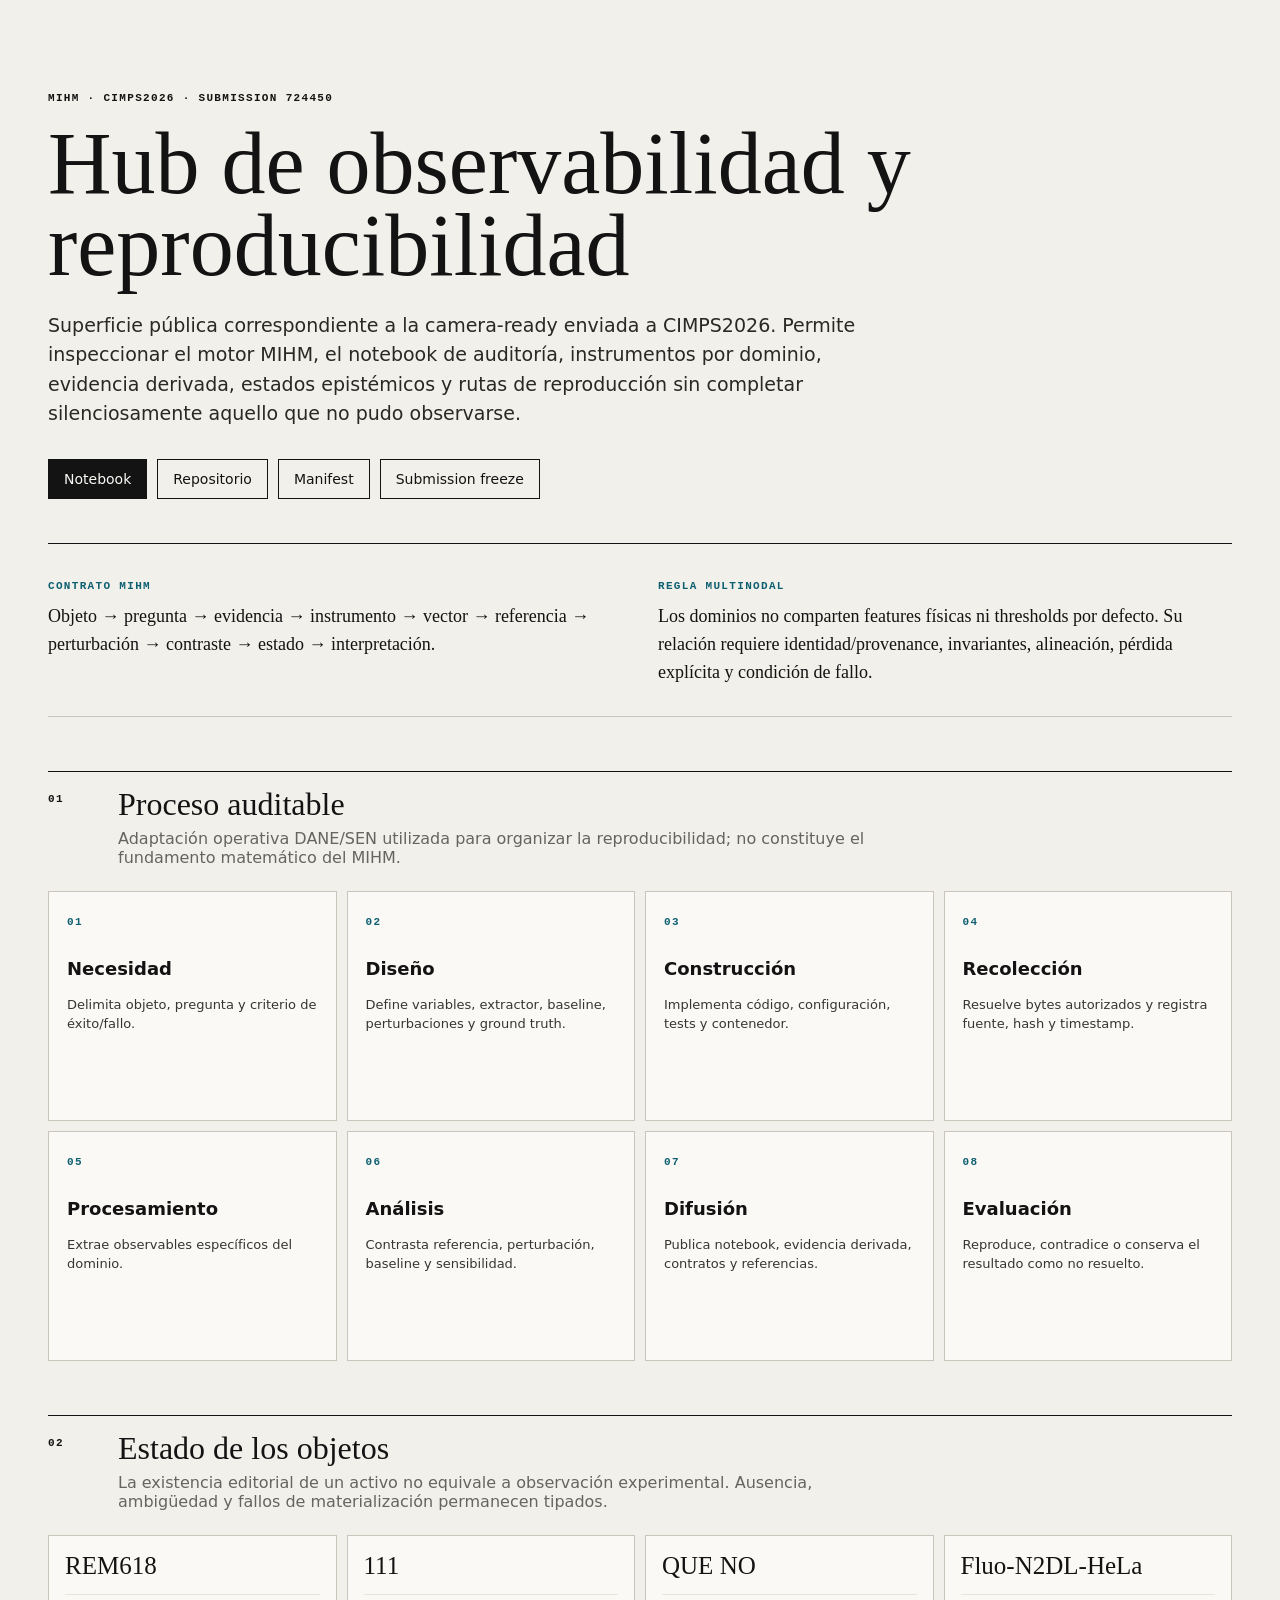
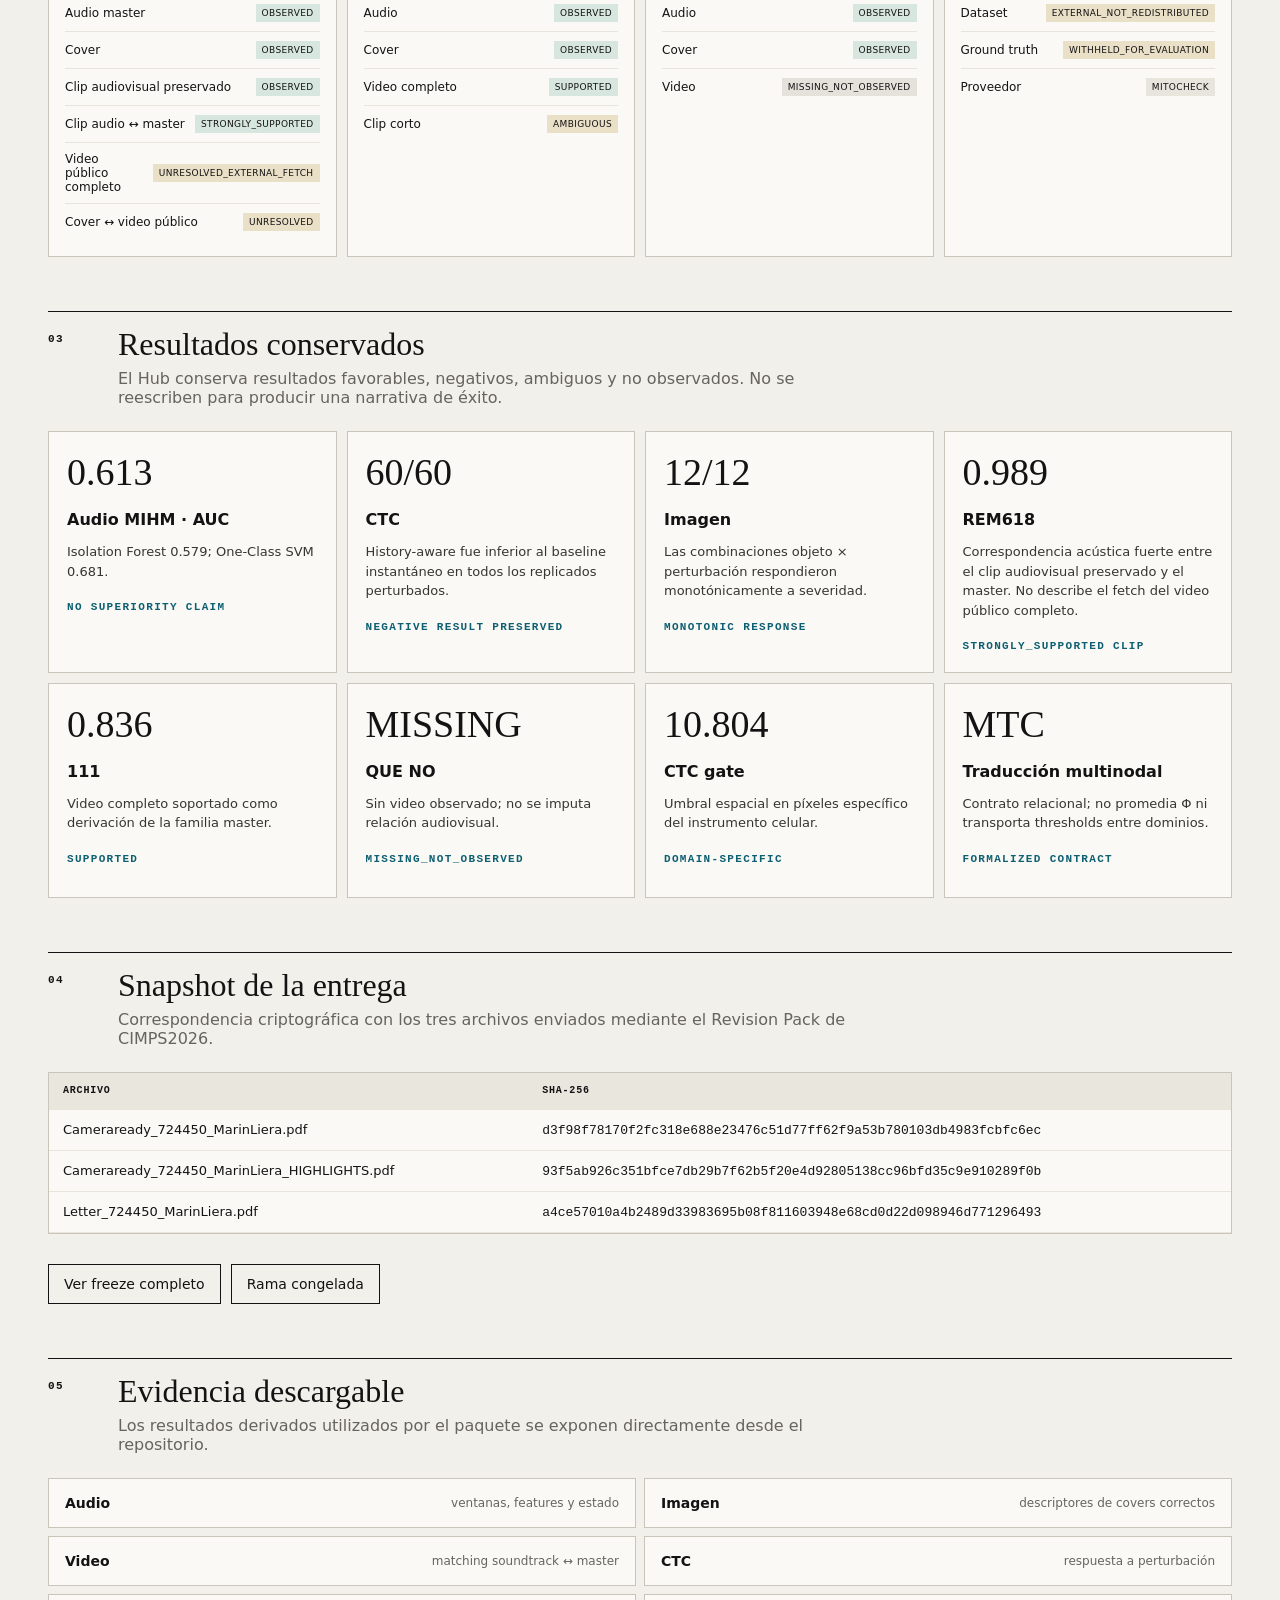
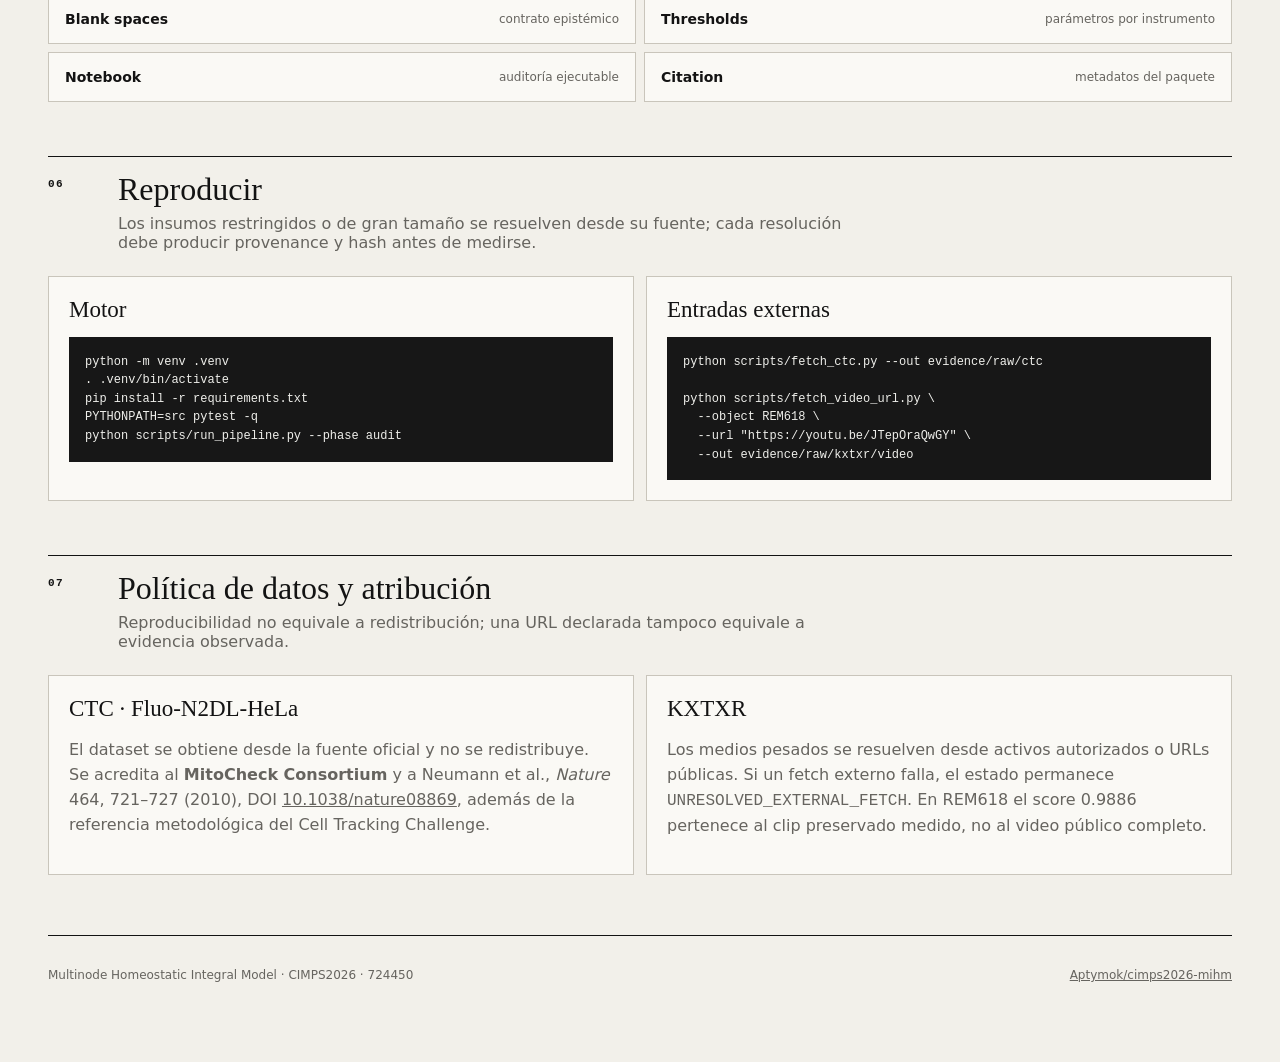
==== commit 7ef789cc: "Mirror finalized public Hub entrypoint" ====
--- a/hub/index.html
+++ b/hub/index.html
@@ -1,4 +1,4 @@
-<!doctype html><html lang="es"><head><meta charset="utf-8"><meta name="viewport" content="width=device-width,initial-scale=1"><title>MIHM · CIMPS2026 Hub</title><link rel="stylesheet" href="style.css"></head><body><main><header class="hero"><div class="eyebrow">MIHM · CIMPS2026 · 724450</div><h1>Hub de observabilidad y reproducibilidad</h1><p class="lede">Superficie ejecutable para inspeccionar el motor MIHM, sus instrumentos por dominio, resultados derivados, estados epistémicos y rutas de reproducción.</p><div class="hero-actions"><a class="button primary" href="https://github.com/Aptymok/cimps2026-mihm/blob/main/notebooks/MIHM_CIMPS2026_AUDIT.ipynb">Notebook</a><a class="button" href="https://github.com/Aptymok/cimps2026-mihm">Repositorio</a><a class="button" href="https://github.com/Aptymok/cimps2026-mihm/blob/main/evidence/manifest.json">Manifest</a></div></header><section class="statement"><div><span class="label">Contrato MIHM</span><p>Objeto → pregunta → evidencia → instrumento → vector → referencia → perturbación → contraste → estado → interpretación.</p></div><div><span class="label">Regla multinodal</span><p>Los dominios no comparten features físicas por defecto. Su relación se declara mediante identidad, provenance, invariantes, alineación y pérdida explícita.</p></div></section><section><div class="section-head"><span class="index">01</span><div><h2>Proceso auditable</h2><p>Adaptación operativa DANE/SEN.</p></div></div><div class="phase-grid"><article class="phase"><span class="phase-no">01</span><h3>Necesidad</h3><p>Delimita objeto, pregunta y criterio de éxito/fallo.</p></article><article class="phase"><span class="phase-no">02</span><h3>Diseño</h3><p>Define variables, extractor, baseline, perturbaciones y ground truth.</p></article><article class="phase"><span class="phase-no">03</span><h3>Construcción</h3><p>Implementa código, configuración, tests y contenedor.</p></article><article class="phase"><span class="phase-no">04</span><h3>Recolección</h3><p>Resuelve bytes autorizados y registra hash, fuente y timestamp.</p></article><article class="phase"><span class="phase-no">05</span><h3>Procesamiento</h3><p>Extrae observables específicos del dominio.</p></article><article class="phase"><span class="phase-no">06</span><h3>Análisis</h3><p>Contrasta referencia, perturbación, baseline y sensibilidad.</p></article><article class="phase"><span class="phase-no">07</span><h3>Difusión</h3><p>Materializa notebook, evidencia y fuentes académicas.</p></article><article class="phase"><span class="phase-no">08</span><h3>Evaluación</h3><p>Reproduce, contradice o conserva el resultado como no resuelto.</p></article></div></section><section><div class="section-head"><span class="index">02</span><div><h2>Estado de los objetos</h2><p>La ausencia o ambigüedad permanece tipada.</p></div></div><div class="object-grid"><article class="object-card"><div class="object-body"><h3>REM618</h3><div class="modality"><span>Audio</span><span class="badge observed">OBSERVED</span></div><div class="modality"><span>Cover</span><span class="badge observed">OBSERVED</span></div><div class="modality"><span>Video</span><span class="badge">PUBLIC_URL</span></div><div class="modality"><span>Audio ↔ video</span><span class="badge strongly-supported">STRONGLY_SUPPORTED</span></div><div class="modality"><span>Cover ↔ video</span><span class="badge unresolved">UNRESOLVED</span></div></div></article><article class="object-card"><div class="object-body"><h3>111</h3><div class="modality"><span>Audio</span><span class="badge observed">OBSERVED</span></div><div class="modality"><span>Cover</span><span class="badge observed">OBSERVED</span></div><div class="modality"><span>Video completo</span><span class="badge supported">SUPPORTED</span></div><div class="modality"><span>Clip corto</span><span class="badge ambiguous-short-excerpt">AMBIGUOUS</span></div></div></article><article class="object-card"><div class="object-body"><h3>QUE NO</h3><div class="modality"><span>Audio</span><span class="badge observed">OBSERVED</span></div><div class="modality"><span>Cover</span><span class="badge observed">OBSERVED</span></div><div class="modality"><span>Video</span><span class="badge missing-not-observed">MISSING_NOT_OBSERVED</span></div></div></article><article class="object-card"><div class="object-body"><h3>Fluo-N2DL-HeLa</h3><div class="modality"><span>Dataset</span><span class="badge external-not-redistributed">EXTERNAL_NOT_REDISTRIBUTED</span></div><div class="modality"><span>Ground truth</span><span class="badge withheld-for-evaluation">WITHHELD_FOR_EVALUATION</span></div></div></article></div></section><section><div class="section-head"><span class="index">03</span><div><h2>Resultados conservados</h2><p>Se reportan tanto resultados favorables como fallos experimentales.</p></div></div><div class="result-grid"><article class="result-card"><span class="result-value">0.613</span><h3>Audio MIHM · AUC</h3><p>Isolation Forest 0.579; One-Class SVM 0.681.</p><span class="result-status">NO SUPERIORITY CLAIM</span></article><article class="result-card"><span class="result-value">60/60</span><h3>CTC</h3><p>History-aware fue inferior al baseline instantáneo en todos los replicados perturbados.</p><span class="result-status">NEGATIVE RESULT PRESERVED</span></article><article class="result-card"><span class="result-value">12/12</span><h3>Imagen</h3><p>Las combinaciones objeto × perturbación respondieron monotónicamente a severidad.</p><span class="result-status">MONOTONIC RESPONSE</span></article><article class="result-card"><span class="result-value">0.989</span><h3>REM618</h3><p>Correspondencia acústica fuerte entre clip medido y master.</p><span class="result-status">STRONGLY_SUPPORTED</span></article><article class="result-card"><span class="result-value">0.835</span><h3>111</h3><p>Video completo soportado como derivación de la familia master.</p><span class="result-status">SUPPORTED</span></article><article class="result-card"><span class="result-value">MISSING</span><h3>QUE NO</h3><p>Sin video observado; no se imputa relación audiovisual.</p><span class="result-status">MISSING_NOT_OBSERVED</span></article><article class="result-card"><span class="result-value">10.804</span><h3>CTC gate</h3><p>Umbral espacial en píxeles específico del instrumento celular.</p><span class="result-status">DOMAIN-SPECIFIC</span></article><article class="result-card"><span class="result-value">MTC</span><h3>Traducción multinodal</h3><p>Contrato relacional; no promedia Φ ni transporta thresholds.</p><span class="result-status">UNDER FORMALIZATION</span></article></div></section><section><div class="section-head"><span class="index">04</span><div><h2>Evidencia descargable</h2><p>Los resultados derivados se exponen directamente desde el repositorio.</p></div></div><div class="download-grid"><a class="download" href="https://raw.githubusercontent.com/Aptymok/cimps2026-mihm/main/evidence/derived/audio/audio_clean_summary.csv"><b>Audio</b><span>ventanas, features, ΦS y hashes</span></a><a class="download" href="https://raw.githubusercontent.com/Aptymok/cimps2026-mihm/main/evidence/derived/image/image_clean_newcovers.csv"><b>Imagen</b><span>descriptores de covers</span></a><a class="download" href="https://raw.githubusercontent.com/Aptymok/cimps2026-mihm/main/evidence/derived/video/video_identity_summary_corrected.csv"><b>Video</b><span>matching soundtrack ↔ master</span></a><a class="download" href="https://raw.githubusercontent.com/Aptymok/cimps2026-mihm/main/evidence/derived/ctc/ctc_perturbation_sensitivity.csv"><b>CTC</b><span>respuesta a perturbación</span></a><a class="download" href="https://raw.githubusercontent.com/Aptymok/cimps2026-mihm/main/evidence/derived/blank_space_contract.csv"><b>Blank spaces</b><span>contrato epistémico</span></a><a class="download" href="https://raw.githubusercontent.com/Aptymok/cimps2026-mihm/main/evidence/derived/instrument_threshold_taxonomy.csv"><b>Thresholds</b><span>parámetros por instrumento</span></a><a class="download" href="https://github.com/Aptymok/cimps2026-mihm/blob/main/notebooks/MIHM_CIMPS2026_AUDIT.ipynb"><b>Notebook</b><span>auditoría ejecutable</span></a><a class="download" href="https://github.com/Aptymok/cimps2026-mihm/blob/main/paper/submission/Authors_Letter_724450_MarinLiera.tex"><b>Carta de autores</b><span>fuente LaTeX</span></a></div></section><section><div class="section-head"><span class="index">05</span><div><h2>Reproducir</h2><p>Los insumos restringidos o de gran tamaño se resuelven desde la fuente y se registran por hash.</p></div></div><div class="split"><article class="panel"><h3>Motor</h3><pre><code>python -m venv .venv
+<!doctype html><html lang="es"><head><meta charset="utf-8"><meta name="viewport" content="width=device-width,initial-scale=1"><title>MIHM · CIMPS2026 · Reproducibility Hub</title><meta name="description" content="Reproducibility Hub for the Multinode Homeostatic Integral Model (MIHM), CIMPS2026 submission 724450."><link rel="stylesheet" href="style.css"></head><body><main><header class="hero"><div class="eyebrow">MIHM · CIMPS2026 · Submission 724450</div><h1>Hub de observabilidad y reproducibilidad</h1><p class="lede">Superficie pública correspondiente a la camera-ready enviada a CIMPS2026. Permite inspeccionar el motor MIHM, el notebook de auditoría, instrumentos por dominio, evidencia derivada, estados epistémicos y rutas de reproducción sin completar silenciosamente aquello que no pudo observarse.</p><div class="hero-actions"><a class="button primary" href="https://github.com/Aptymok/cimps2026-mihm/blob/main/notebooks/MIHM_CIMPS2026_AUDIT.ipynb">Notebook</a><a class="button" href="https://github.com/Aptymok/cimps2026-mihm">Repositorio</a><a class="button" href="https://github.com/Aptymok/cimps2026-mihm/blob/main/evidence/manifest.json">Manifest</a><a class="button" href="https://github.com/Aptymok/cimps2026-mihm/blob/main/paper/submission/SUBMISSION_FREEZE.md">Submission freeze</a></div></header><section class="statement"><div><span class="label">Contrato MIHM</span><p>Objeto → pregunta → evidencia → instrumento → vector → referencia → perturbación → contraste → estado → interpretación.</p></div><div><span class="label">Regla multinodal</span><p>Los dominios no comparten features físicas ni thresholds por defecto. Su relación requiere identidad/provenance, invariantes, alineación, pérdida explícita y condición de fallo.</p></div></section><section><div class="section-head"><span class="index">01</span><div><h2>Proceso auditable</h2><p>Adaptación operativa DANE/SEN utilizada para organizar la reproducibilidad; no constituye el fundamento matemático del MIHM.</p></div></div><div class="phase-grid"><article class="phase"><span class="phase-no">01</span><h3>Necesidad</h3><p>Delimita objeto, pregunta y criterio de éxito/fallo.</p></article><article class="phase"><span class="phase-no">02</span><h3>Diseño</h3><p>Define variables, extractor, baseline, perturbaciones y ground truth.</p></article><article class="phase"><span class="phase-no">03</span><h3>Construcción</h3><p>Implementa código, configuración, tests y contenedor.</p></article><article class="phase"><span class="phase-no">04</span><h3>Recolección</h3><p>Resuelve bytes autorizados y registra fuente, hash y timestamp.</p></article><article class="phase"><span class="phase-no">05</span><h3>Procesamiento</h3><p>Extrae observables específicos del dominio.</p></article><article class="phase"><span class="phase-no">06</span><h3>Análisis</h3><p>Contrasta referencia, perturbación, baseline y sensibilidad.</p></article><article class="phase"><span class="phase-no">07</span><h3>Difusión</h3><p>Publica notebook, evidencia derivada, contratos y referencias.</p></article><article class="phase"><span class="phase-no">08</span><h3>Evaluación</h3><p>Reproduce, contradice o conserva el resultado como no resuelto.</p></article></div></section><section><div class="section-head"><span class="index">02</span><div><h2>Estado de los objetos</h2><p>La existencia editorial de un activo no equivale a observación experimental. Ausencia, ambigüedad y fallos de materialización permanecen tipados.</p></div></div><div class="object-grid"><article class="object-card"><div class="object-body"><h3>REM618</h3><div class="modality"><span>Audio master</span><span class="badge observed">OBSERVED</span></div><div class="modality"><span>Cover</span><span class="badge observed">OBSERVED</span></div><div class="modality"><span>Clip audiovisual preservado</span><span class="badge observed">OBSERVED</span></div><div class="modality"><span>Clip audio ↔ master</span><span class="badge strongly-supported">STRONGLY_SUPPORTED</span></div><div class="modality"><span>Video público completo</span><span class="badge unresolved">UNRESOLVED_EXTERNAL_FETCH</span></div><div class="modality"><span>Cover ↔ video público</span><span class="badge unresolved">UNRESOLVED</span></div></div></article><article class="object-card"><div class="object-body"><h3>111</h3><div class="modality"><span>Audio</span><span class="badge observed">OBSERVED</span></div><div class="modality"><span>Cover</span><span class="badge observed">OBSERVED</span></div><div class="modality"><span>Video completo</span><span class="badge supported">SUPPORTED</span></div><div class="modality"><span>Clip corto</span><span class="badge ambiguous-short-excerpt">AMBIGUOUS</span></div></div></article><article class="object-card"><div class="object-body"><h3>QUE NO</h3><div class="modality"><span>Audio</span><span class="badge observed">OBSERVED</span></div><div class="modality"><span>Cover</span><span class="badge observed">OBSERVED</span></div><div class="modality"><span>Video</span><span class="badge missing-not-observed">MISSING_NOT_OBSERVED</span></div></div></article><article class="object-card"><div class="object-body"><h3>Fluo-N2DL-HeLa</h3><div class="modality"><span>Dataset</span><span class="badge external-not-redistributed">EXTERNAL_NOT_REDISTRIBUTED</span></div><div class="modality"><span>Ground truth</span><span class="badge withheld-for-evaluation">WITHHELD_FOR_EVALUATION</span></div><div class="modality"><span>Proveedor</span><span class="badge">MITOCHECK</span></div></div></article></div></section><section><div class="section-head"><span class="index">03</span><div><h2>Resultados conservados</h2><p>El Hub conserva resultados favorables, negativos, ambiguos y no observados. No se reescriben para producir una narrativa de éxito.</p></div></div><div class="result-grid"><article class="result-card"><span class="result-value">0.613</span><h3>Audio MIHM · AUC</h3><p>Isolation Forest 0.579; One-Class SVM 0.681.</p><span class="result-status">NO SUPERIORITY CLAIM</span></article><article class="result-card"><span class="result-value">60/60</span><h3>CTC</h3><p>History-aware fue inferior al baseline instantáneo en todos los replicados perturbados.</p><span class="result-status">NEGATIVE RESULT PRESERVED</span></article><article class="result-card"><span class="result-value">12/12</span><h3>Imagen</h3><p>Las combinaciones objeto × perturbación respondieron monotónicamente a severidad.</p><span class="result-status">MONOTONIC RESPONSE</span></article><article class="result-card"><span class="result-value">0.989</span><h3>REM618</h3><p>Correspondencia acústica fuerte entre el clip audiovisual preservado y el master. No describe el fetch del video público completo.</p><span class="result-status">STRONGLY_SUPPORTED CLIP</span></article><article class="result-card"><span class="result-value">0.836</span><h3>111</h3><p>Video completo soportado como derivación de la familia master.</p><span class="result-status">SUPPORTED</span></article><article class="result-card"><span class="result-value">MISSING</span><h3>QUE NO</h3><p>Sin video observado; no se imputa relación audiovisual.</p><span class="result-status">MISSING_NOT_OBSERVED</span></article><article class="result-card"><span class="result-value">10.804</span><h3>CTC gate</h3><p>Umbral espacial en píxeles específico del instrumento celular.</p><span class="result-status">DOMAIN-SPECIFIC</span></article><article class="result-card"><span class="result-value">MTC</span><h3>Traducción multinodal</h3><p>Contrato relacional; no promedia Φ ni transporta thresholds entre dominios.</p><span class="result-status">FORMALIZED CONTRACT</span></article></div></section><section><div class="section-head"><span class="index">04</span><div><h2>Snapshot de la entrega</h2><p>Correspondencia criptográfica con los tres archivos enviados mediante el Revision Pack de CIMPS2026.</p></div></div><div class="table-wrap"><table><thead><tr><th>Archivo</th><th>SHA-256</th></tr></thead><tbody><tr><td>Cameraready_724450_MarinLiera.pdf</td><td><code>d3f98f78170f2fc318e688e23476c51d77ff62f9a53b780103db4983fcbfc6ec</code></td></tr><tr><td>Cameraready_724450_MarinLiera_HIGHLIGHTS.pdf</td><td><code>93f5ab926c351bfce7db29b7f62b5f20e4d92805138cc96bfd35c9e910289f0b</code></td></tr><tr><td>Letter_724450_MarinLiera.pdf</td><td><code>a4ce57010a4b2489d33983695b08f811603948e68cd0d22d098946d771296493</code></td></tr></tbody></table></div><div class="hero-actions"><a class="button" href="https://github.com/Aptymok/cimps2026-mihm/blob/main/paper/submission/SUBMISSION_FREEZE.md">Ver freeze completo</a><a class="button" href="https://github.com/Aptymok/cimps2026-mihm/tree/cimps2026-724450-camera-ready">Rama congelada</a></div></section><section><div class="section-head"><span class="index">05</span><div><h2>Evidencia descargable</h2><p>Los resultados derivados utilizados por el paquete se exponen directamente desde el repositorio.</p></div></div><div class="download-grid"><a class="download" href="https://raw.githubusercontent.com/Aptymok/cimps2026-mihm/main/evidence/derived/audio/audio_clean_summary.csv"><b>Audio</b><span>ventanas, features y estado</span></a><a class="download" href="https://raw.githubusercontent.com/Aptymok/cimps2026-mihm/main/evidence/derived/image/image_clean_newcovers.csv"><b>Imagen</b><span>descriptores de covers correctos</span></a><a class="download" href="https://raw.githubusercontent.com/Aptymok/cimps2026-mihm/main/evidence/derived/video/video_identity_summary_corrected.csv"><b>Video</b><span>matching soundtrack ↔ master</span></a><a class="download" href="https://raw.githubusercontent.com/Aptymok/cimps2026-mihm/main/evidence/derived/ctc/ctc_perturbation_sensitivity.csv"><b>CTC</b><span>respuesta a perturbación</span></a><a class="download" href="https://raw.githubusercontent.com/Aptymok/cimps2026-mihm/main/evidence/derived/blank_space_contract.csv"><b>Blank spaces</b><span>contrato epistémico</span></a><a class="download" href="https://raw.githubusercontent.com/Aptymok/cimps2026-mihm/main/evidence/derived/instrument_threshold_taxonomy.csv"><b>Thresholds</b><span>parámetros por instrumento</span></a><a class="download" href="https://github.com/Aptymok/cimps2026-mihm/blob/main/notebooks/MIHM_CIMPS2026_AUDIT.ipynb"><b>Notebook</b><span>auditoría ejecutable</span></a><a class="download" href="https://github.com/Aptymok/cimps2026-mihm/blob/main/CITATION.cff"><b>Citation</b><span>metadatos del paquete</span></a></div></section><section><div class="section-head"><span class="index">06</span><div><h2>Reproducir</h2><p>Los insumos restringidos o de gran tamaño se resuelven desde su fuente; cada resolución debe producir provenance y hash antes de medirse.</p></div></div><div class="split"><article class="panel"><h3>Motor</h3><pre><code>python -m venv .venv
 . .venv/bin/activate
 pip install -r requirements.txt
 PYTHONPATH=src pytest -q
@@ -7,4 +7,4 @@
 python scripts/fetch_video_url.py \
   --object REM618 \
   --url "https://youtu.be/JTepOraQwGY" \
-  --out evidence/raw/kxtxr/video</code></pre></article></div></section><section><div class="section-head"><span class="index">06</span><div><h2>Política de datos</h2><p>Reproducibilidad no equivale a redistribución.</p></div></div><div class="policy-grid"><article class="panel"><h3>CTC</h3><p>Fluo-N2DL-HeLa se obtiene desde la fuente oficial. Dataset y annotations no se redistribuyen; el ground truth se mantiene separado de la construcción del instrumento.</p></article><article class="panel"><h3>KXTXR</h3><p>Los medios pesados se resuelven desde activos autorizados o URLs públicas. Antes de medir se registra provenance, hash, timestamp y objeto declarado.</p></article></div></section><footer><p>Multinode Homeostatic Integral Model · CIMPS2026</p><p><a href="https://github.com/Aptymok/cimps2026-mihm">Aptymok/cimps2026-mihm</a></p></footer></main></body></html>+  --out evidence/raw/kxtxr/video</code></pre></article></div></section><section><div class="section-head"><span class="index">07</span><div><h2>Política de datos y atribución</h2><p>Reproducibilidad no equivale a redistribución; una URL declarada tampoco equivale a evidencia observada.</p></div></div><div class="policy-grid"><article class="panel"><h3>CTC · Fluo-N2DL-HeLa</h3><p>El dataset se obtiene desde la fuente oficial y no se redistribuye. Se acredita al <b>MitoCheck Consortium</b> y a Neumann et al., <i>Nature</i> 464, 721–727 (2010), DOI <a href="https://doi.org/10.1038/nature08869">10.1038/nature08869</a>, además de la referencia metodológica del Cell Tracking Challenge.</p></article><article class="panel"><h3>KXTXR</h3><p>Los medios pesados se resuelven desde activos autorizados o URLs públicas. Si un fetch externo falla, el estado permanece <code>UNRESOLVED_EXTERNAL_FETCH</code>. En REM618 el score 0.9886 pertenece al clip preservado medido, no al video público completo.</p></article></div></section><footer><p>Multinode Homeostatic Integral Model · CIMPS2026 · 724450</p><p><a href="https://github.com/Aptymok/cimps2026-mihm">Aptymok/cimps2026-mihm</a></p></footer></main></body></html>
